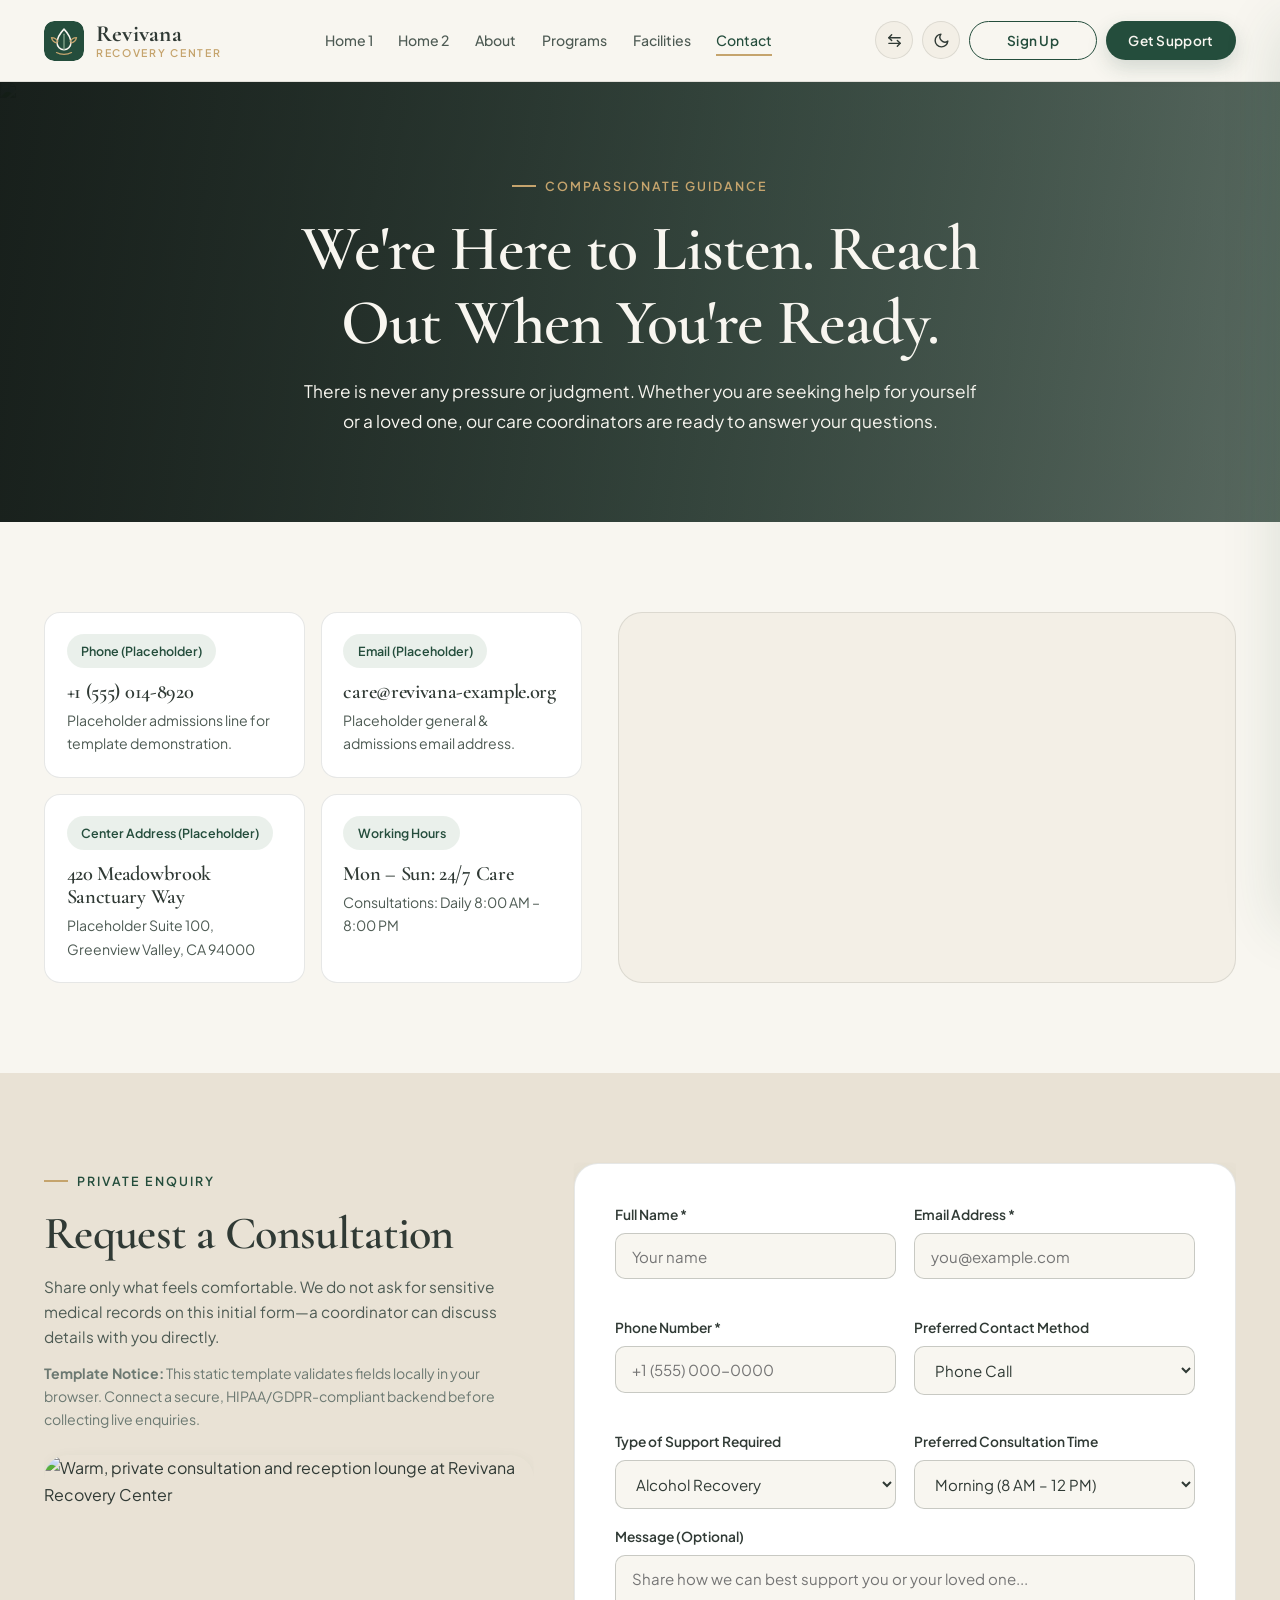
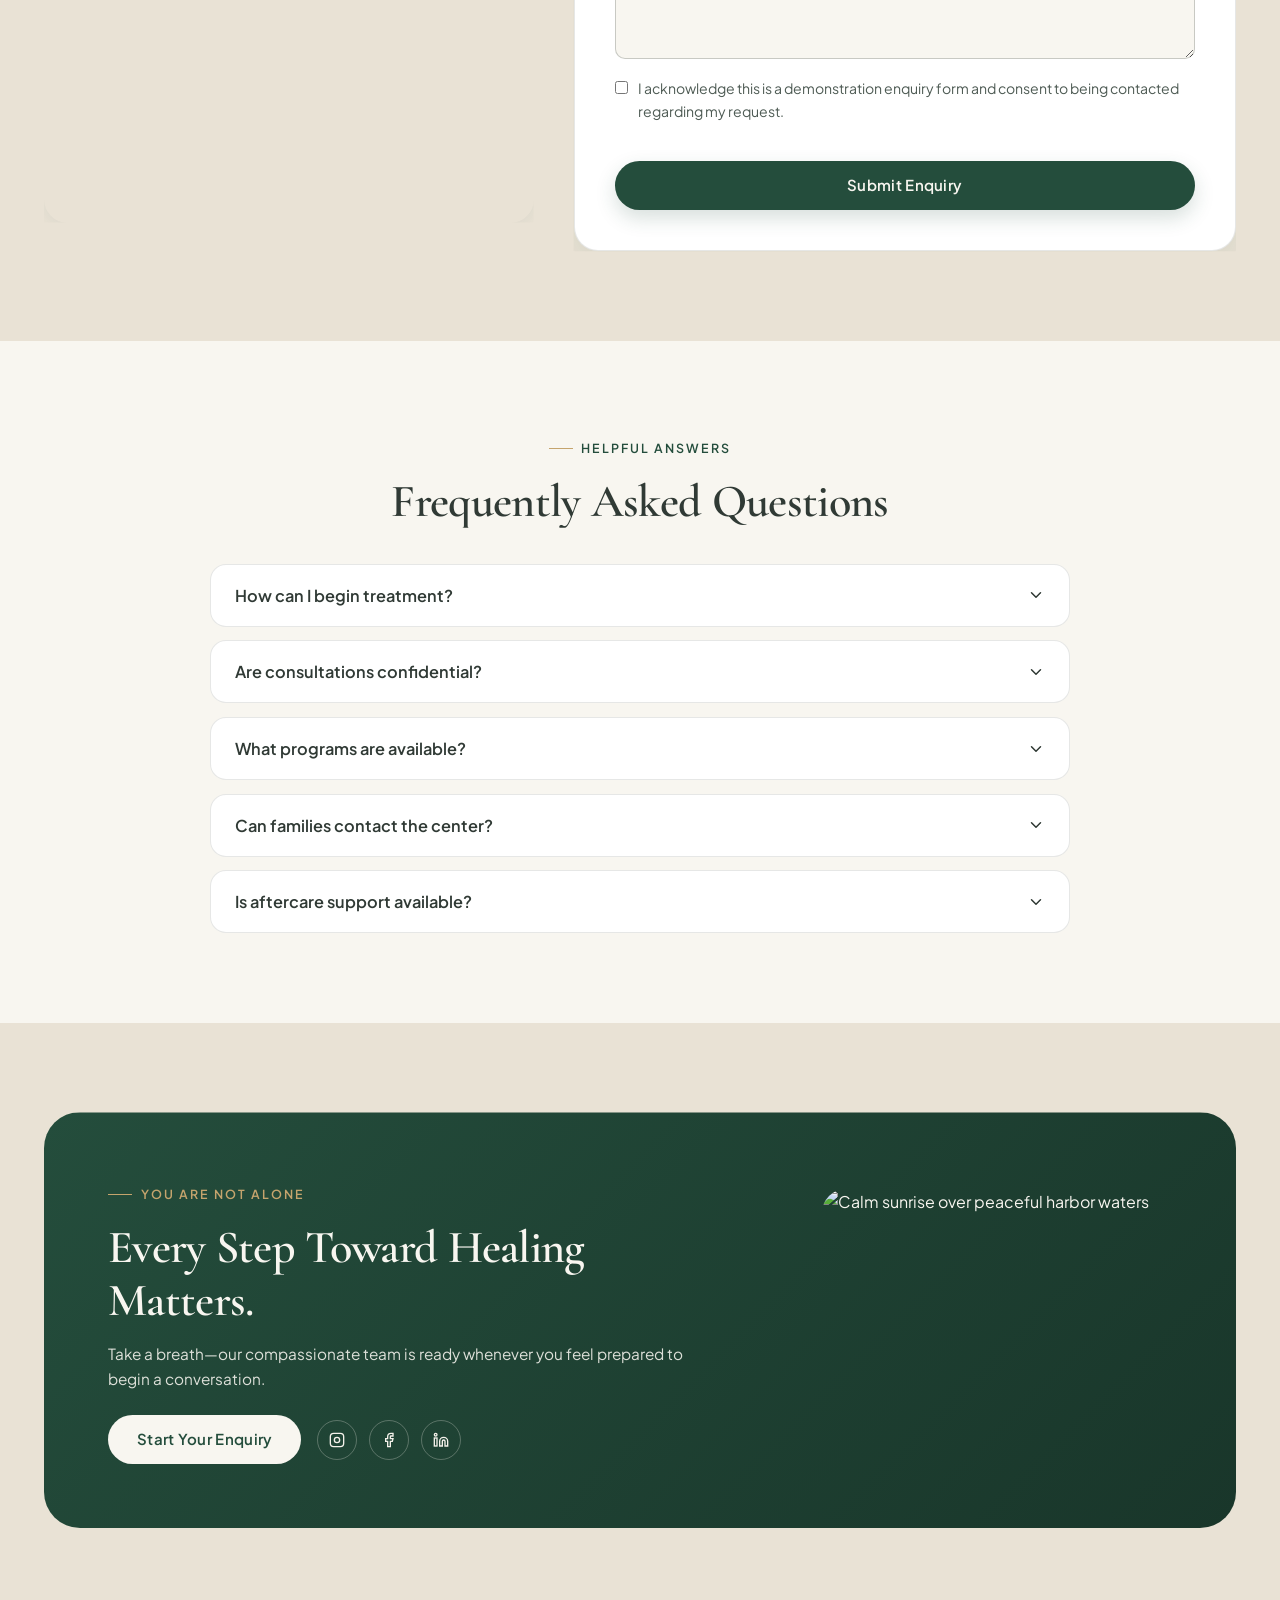
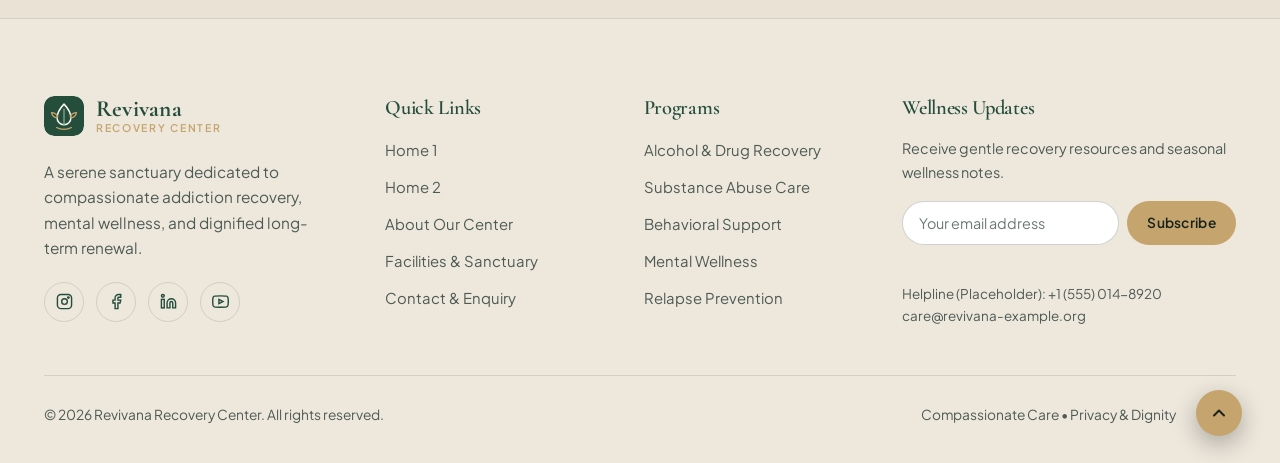
==== contact.html @ 0e7dc8fa "Initial commit: Revivana Recovery Center multi-page website" ====
<!DOCTYPE html>
<html lang="en" dir="ltr" data-theme="light">
<head>
  <meta charset="UTF-8">
  <meta name="viewport" content="width=device-width, initial-scale=1.0">
  <title>Contact &amp; Confidential Enquiry | Revivana Recovery Center</title>
  <meta name="description" content="Reach out to Revivana Recovery Center for a compassionate, discreet initial consultation or answers to your questions.">
  <link rel="icon" type="image/svg+xml" href="assets/favicon.svg">
  <link rel="preconnect" href="https://fonts.googleapis.com">
  <link rel="preconnect" href="https://fonts.gstatic.com" crossorigin>
  <link href="https://fonts.googleapis.com/css2?family=Cormorant+Garamond:ital,wght@0,500;0,600;0,700;1,500&family=Plus+Jakarta+Sans:wght@400;500;600;700&display=swap" rel="stylesheet">
  <link rel="stylesheet" href="assets/css/styles.css">
</head>
<body>
  <header class="site-header">
    <div class="container header-inner">
      <a href="index.html" class="brand-link" aria-label="Revivana Recovery Center Home">
        <img src="assets/favicon.svg" alt="Revivana Recovery Center Logo" class="brand-logo-img">
        <span class="brand-text-group">
          <span class="brand-name">Revivana</span>
          <span class="brand-tagline">Recovery Center</span>
        </span>
      </a>
      <nav class="desktop-nav" aria-label="Primary Navigation">
        <a href="index.html" class="nav-link">Home 1</a>
        <a href="home-2.html" class="nav-link">Home 2</a>
        <a href="about.html" class="nav-link">About</a>
        <a href="programs.html" class="nav-link">Programs</a>
        <a href="facilities.html" class="nav-link">Facilities</a>
        <a href="contact.html" class="nav-link">Contact</a>
      </nav>
      <div class="header-actions">
        <button type="button" class="icon-toggle-btn" data-rtl-toggle aria-label="Toggle text direction"><svg width="17" height="17" viewBox="0 0 24 24" fill="none" stroke="currentColor" stroke-width="2" stroke-linecap="round" stroke-linejoin="round" aria-hidden="true"><path d="M8 4L4 8l4 4"/><path d="M4 8h16"/><path d="M16 20l4-4-4-4"/><path d="M20 16H4"/></svg></button>
        <button type="button" class="icon-toggle-btn" data-theme-toggle aria-label="Toggle color theme"></button>
        <a href="signup.html" class="btn btn-secondary header-cta">Sign Up</a>
        <a href="#enquiry" class="btn btn-primary header-cta">Get Support</a>
        <button type="button" class="mobile-menu-btn" data-mobile-menu-open aria-label="Open navigation menu">
          <svg width="22" height="22" viewBox="0 0 24 24" fill="none" stroke="currentColor" stroke-width="2" stroke-linecap="round"><line x1="3" y1="6" x2="21" y2="6"/><line x1="3" y1="12" x2="21" y2="12"/><line x1="3" y1="18" x2="21" y2="18"/></svg>
        </button>
      </div>
    </div>
  </header>

  <div class="mobile-drawer-backdrop"></div>
  <aside class="mobile-drawer" aria-label="Mobile Navigation">
    <div class="mobile-drawer-header">
      <a href="index.html" class="brand-link">
        <img src="assets/favicon.svg" alt="Revivana Logo" class="brand-logo-img">
        <span class="brand-text-group">
          <span class="brand-name">Revivana</span>
          <span class="brand-tagline">Recovery Center</span>
        </span>
      </a>
      <button type="button" class="icon-toggle-btn" data-mobile-menu-close aria-label="Close menu">✕</button>
    </div>
    <nav class="mobile-nav-list">
      <a href="index.html" class="mobile-nav-link">Home 1</a>
      <a href="home-2.html" class="mobile-nav-link">Home 2</a>
      <a href="about.html" class="mobile-nav-link">About</a>
      <a href="programs.html" class="mobile-nav-link">Programs</a>
      <a href="facilities.html" class="mobile-nav-link">Facilities</a>
      <a href="contact.html" class="mobile-nav-link">Contact</a>
    </nav>
    <a href="signup.html" class="btn btn-secondary" style="margin-top:0.5rem;">Sign Up</a>
    <a href="#enquiry" class="btn btn-primary">Get Support</a>
    <div class="mobile-drawer-controls">
      <button type="button" class="icon-toggle-btn" data-rtl-toggle><svg width="17" height="17" viewBox="0 0 24 24" fill="none" stroke="currentColor" stroke-width="2" stroke-linecap="round" stroke-linejoin="round" aria-hidden="true"><path d="M8 4L4 8l4 4"/><path d="M4 8h16"/><path d="M16 20l4-4-4-4"/><path d="M20 16H4"/></svg></button>
      <button type="button" class="icon-toggle-btn" data-theme-toggle></button>
    </div>
  </aside>

  <main>
    <!-- SECTION 1: Contact Hero -->
    <section class="page-hero-banner">
      <div class="h2-hero-bg">
        <img src="https://thumb.wikimedia.org/wikipedia/commons/thumb/3/3d/Lake_Neusiedl%2C_Rust%2C_Burgenland%2C_sunrise%2C_20220428_0549_5666.jpg/1280px-Lake_Neusiedl%2C_Rust%2C_Burgenland%2C_sunrise%2C_20220428_0549_5666.jpg?utm_source=commons.wikimedia.org&utm_campaign=imageinfo&utm_content=thumbnail" alt="Warm sunrise light across tranquil waters" class="img-cover">
      </div>
      <div class="container">
        <div class="page-hero-banner-inner" data-animate="fade-up">
          <span class="eyebrow" style="color:var(--accent-gold);">Compassionate Guidance</span>
          <h1>We're Here to Listen. Reach Out When You're Ready.</h1>
          <p class="lead" style="margin-top:1rem;">There is never any pressure or judgment. Whether you are seeking help for yourself or a loved one, our care coordinators are ready to answer your questions.</p>
        </div>
      </div>
    </section>

    <!-- SECTION 2: Contact Information & Map -->
    <section class="section-pad">
      <div class="container contact-info-grid">
        <div class="contact-cards-stack" data-animate="slide-left">
          <div class="contact-mini-card">
            <span class="pill-badge">Phone (Placeholder)</span>
            <h4 style="margin-top:0.75rem;">+1 (555) 014-8920</h4>
            <p style="font-size:0.88rem; margin-top:0.35rem;">Placeholder admissions line for template demonstration.</p>
          </div>
          <div class="contact-mini-card">
            <span class="pill-badge">Email (Placeholder)</span>
            <h4 style="margin-top:0.75rem;">care@revivana-example.org</h4>
            <p style="font-size:0.88rem; margin-top:0.35rem;">Placeholder general &amp; admissions email address.</p>
          </div>
          <div class="contact-mini-card">
            <span class="pill-badge">Center Address (Placeholder)</span>
            <h4 style="margin-top:0.75rem;">420 Meadowbrook Sanctuary Way</h4>
            <p style="font-size:0.88rem; margin-top:0.35rem;">Placeholder Suite 100, Greenview Valley, CA 94000</p>
          </div>
          <div class="contact-mini-card">
            <span class="pill-badge">Working Hours</span>
            <h4 style="margin-top:0.75rem;">Mon – Sun: 24/7 Care</h4>
            <p style="font-size:0.88rem; margin-top:0.35rem;">Consultations: Daily 8:00 AM – 8:00 PM</p>
          </div>
        </div>

        <div class="map-embed-wrap" data-animate="slide-right">
          <iframe title="Center Location Map Placeholder" width="100%" height="100%" style="border:0; min-height:320px; display:block;" loading="lazy" src="https://www.openstreetmap.org/export/embed.html?bbox=-122.25%2C37.40%2C-122.10%2C37.50&amp;layer=mapnik"></iframe>
        </div>
      </div>
    </section>

    <!-- SECTION 3: Confidential Enquiry Form -->
    <section id="enquiry" class="section-pad section-alt">
      <div class="container enquiry-layout">
        <div data-animate="fade-up">
          <span class="eyebrow">Private Enquiry</span>
          <h2>Request a Consultation</h2>
          <p style="margin-top:0.85rem;">Share only what feels comfortable. We do not ask for sensitive medical records on this initial form—a coordinator can discuss details with you directly.</p>
          <p style="margin-top:0.75rem; font-size:0.88rem; color:var(--text-muted);">
            <strong>Template Notice:</strong> This static template validates fields locally in your browser. Connect a secure, HIPAA/GDPR-compliant backend before collecting live enquiries.
          </p>
          <div style="margin-top:1.5rem; border-radius:var(--radius-lg); overflow:hidden; aspect-ratio:4/3; box-shadow:var(--shadow-sm);">
            <img src="https://thumb.wikimedia.org/wikipedia/commons/thumb/2/23/Lounge_at_Amantaka_luxury_Resort_%26_Hotel_at_blue_hour_in_Luang_Prabang_Laos.jpg/1280px-Lounge_at_Amantaka_luxury_Resort_%26_Hotel_at_blue_hour_in_Luang_Prabang_Laos.jpg?utm_source=commons.wikimedia.org&utm_campaign=imageinfo&utm_content=thumbnail" alt="Warm, private consultation and reception lounge at Revivana Recovery Center" class="img-cover">
          </div>
        </div>

        <form id="enquiry-form" class="form-card" novalidate data-animate="scale-in">
          <div class="form-grid-2">
            <div class="form-field">
              <label for="enq-name" class="form-label">Full Name *</label>
              <input id="enq-name" type="text" class="form-input" placeholder="Your name" required>
              <span id="err-name" class="form-error"></span>
            </div>
            <div class="form-field">
              <label for="enq-email" class="form-label">Email Address *</label>
              <input id="enq-email" type="email" class="form-input" placeholder="you@example.com" required>
              <span id="err-email" class="form-error"></span>
            </div>
          </div>

          <div class="form-grid-2">
            <div class="form-field">
              <label for="enq-phone" class="form-label">Phone Number *</label>
              <input id="enq-phone" type="tel" class="form-input" placeholder="+1 (555) 000-0000" required>
              <span id="err-phone" class="form-error"></span>
            </div>
            <div class="form-field">
              <label for="enq-method" class="form-label">Preferred Contact Method</label>
              <select id="enq-method" class="form-select">
                <option value="phone">Phone Call</option>
                <option value="email">Email</option>
                <option value="either">Either Phone or Email</option>
              </select>
            </div>
          </div>

          <div class="form-grid-2">
            <div class="form-field">
              <label for="enq-support" class="form-label">Type of Support Required</label>
              <select id="enq-support" class="form-select">
                <option value="alcohol">Alcohol Recovery</option>
                <option value="drug">Drug Rehabilitation</option>
                <option value="behavioral">Behavioral &amp; Mental Wellness</option>
                <option value="family">Family Guidance</option>
                <option value="aftercare">Aftercare Support</option>
              </select>
            </div>
            <div class="form-field">
              <label for="enq-time" class="form-label">Preferred Consultation Time</label>
              <select id="enq-time" class="form-select">
                <option value="morning">Morning (8 AM – 12 PM)</option>
                <option value="afternoon">Afternoon (12 PM – 4 PM)</option>
                <option value="evening">Evening (4 PM – 8 PM)</option>
              </select>
            </div>
          </div>

          <div class="form-field">
            <label for="enq-message" class="form-label">Message (Optional)</label>
            <textarea id="enq-message" rows="4" class="form-textarea" placeholder="Share how we can best support you or your loved one..."></textarea>
          </div>

          <div class="form-field">
            <label style="display:flex; align-items:flex-start; gap:0.65rem; font-size:0.88rem; color:var(--text-secondary); cursor:pointer;">
              <input id="enq-consent" type="checkbox" style="margin-top:0.25rem; accent-color:var(--accent-forest);">
              <span>I acknowledge this is a demonstration enquiry form and consent to being contacted regarding my request.</span>
            </label>
            <span id="err-consent" class="form-error"></span>
          </div>

          <button type="submit" class="btn btn-primary" style="width:100%;">Submit Enquiry</button>
          <div id="enquiry-status" class="form-status-banner" role="status" aria-live="polite"></div>
        </form>
      </div>
    </section>

    <!-- SECTION 4: Frequently Asked Questions -->
    <section class="section-pad">
      <div class="container">
        <div style="text-align:center; max-width:640px; margin-inline:auto;" data-animate="fade-up">
          <span class="eyebrow">Helpful Answers</span>
          <h2>Frequently Asked Questions</h2>
        </div>

        <div class="faq-list" data-animate="fade-up">
          <div class="faq-item">
            <button type="button" class="faq-trigger" aria-expanded="false">
              <span>How can I begin treatment?</span>
              <span class="faq-icon"><svg width="18" height="18" viewBox="0 0 24 24" fill="none" stroke="currentColor" stroke-width="2" stroke-linecap="round" stroke-linejoin="round" aria-hidden="true"><path d="M6 9l6 6 6-6"/></svg></span>
            </button>
            <div class="faq-panel">
              <div class="faq-panel-inner">
                <p>You can start by calling our admissions line or submitting the enquiry form above. An intake specialist will listen to your situation, answer your questions, and schedule a personal clinical assessment.</p>
              </div>
            </div>
          </div>

          <div class="faq-item">
            <button type="button" class="faq-trigger" aria-expanded="false">
              <span>Are consultations confidential?</span>
              <span class="faq-icon"><svg width="18" height="18" viewBox="0 0 24 24" fill="none" stroke="currentColor" stroke-width="2" stroke-linecap="round" stroke-linejoin="round" aria-hidden="true"><path d="M6 9l6 6 6-6"/></svg></span>
            </button>
            <div class="faq-panel">
              <div class="faq-panel-inner">
                <p>Yes. In live clinical operations, all consultations and admissions conversations are handled discreetly and protected by strict healthcare privacy standards.</p>
              </div>
            </div>
          </div>

          <div class="faq-item">
            <button type="button" class="faq-trigger" aria-expanded="false">
              <span>What programs are available?</span>
              <span class="faq-icon"><svg width="18" height="18" viewBox="0 0 24 24" fill="none" stroke="currentColor" stroke-width="2" stroke-linecap="round" stroke-linejoin="round" aria-hidden="true"><path d="M6 9l6 6 6-6"/></svg></span>
            </button>
            <div class="faq-panel">
              <div class="faq-panel-inner">
                <p>We offer individualized alcohol and drug recovery tracks, prescription misuse support, behavioral addiction counseling, mental wellness care, and structured aftercare planning.</p>
              </div>
            </div>
          </div>

          <div class="faq-item">
            <button type="button" class="faq-trigger" aria-expanded="false">
              <span>Can families contact the center?</span>
              <span class="faq-icon"><svg width="18" height="18" viewBox="0 0 24 24" fill="none" stroke="currentColor" stroke-width="2" stroke-linecap="round" stroke-linejoin="round" aria-hidden="true"><path d="M6 9l6 6 6-6"/></svg></span>
            </button>
            <div class="faq-panel">
              <div class="faq-panel-inner">
                <p>Absolutely. Many enquiries begin with a concerned spouse, parent, or sibling. We also offer dedicated family counseling and education sessions.</p>
              </div>
            </div>
          </div>

          <div class="faq-item">
            <button type="button" class="faq-trigger" aria-expanded="false">
              <span>Is aftercare support available?</span>
              <span class="faq-icon"><svg width="18" height="18" viewBox="0 0 24 24" fill="none" stroke="currentColor" stroke-width="2" stroke-linecap="round" stroke-linejoin="round" aria-hidden="true"><path d="M6 9l6 6 6-6"/></svg></span>
            </button>
            <div class="faq-panel">
              <div class="faq-panel-inner">
                <p>Yes. Every resident leaves with a personalized relapse-prevention plan, continued counseling check-ins, and supportive alumni resources.</p>
              </div>
            </div>
          </div>
        </div>
      </div>
    </section>

    <!-- SECTION 5: Final Support Section -->
    <section class="section-pad section-alt">
      <div class="container">
        <div class="cta-banner" style="margin-top:0;" data-animate="scale-in">
          <div style="max-width:580px;">
            <span class="eyebrow" style="color:var(--accent-gold);">You Are Not Alone</span>
            <h2>Every Step Toward Healing Matters.</h2>
            <p style="margin-top:0.85rem;">Take a breath—our compassionate team is ready whenever you feel prepared to begin a conversation.</p>
            <div style="display:flex; flex-wrap:wrap; align-items:center; gap:1rem; margin-top:1.5rem;">
              <a href="#enquiry" class="btn btn-light">Start Your Enquiry</a>
              <div class="footer-social-row" style="margin-top:0;">
                <a href="https://instagram.com" target="_blank" rel="noopener" class="social-icon-btn social-ig" aria-label="Instagram"><svg width="16" height="16" viewBox="0 0 24 24" fill="none" stroke="currentColor" stroke-width="2"><rect x="2" y="2" width="20" height="20" rx="5"/><circle cx="12" cy="12" r="4"/></svg></a>
                <a href="https://facebook.com" target="_blank" rel="noopener" class="social-icon-btn social-fb" aria-label="Facebook"><svg width="16" height="16" viewBox="0 0 24 24" fill="none" stroke="currentColor" stroke-width="2"><path d="M18 2h-3a5 5 0 0 0-5 5v3H7v4h3v8h4v-8h3l1-4h-4V7a1 1 0 0 1 1-1h3z"/></svg></a>
                <a href="https://linkedin.com" target="_blank" rel="noopener" class="social-icon-btn social-li" aria-label="LinkedIn"><svg width="16" height="16" viewBox="0 0 24 24" fill="none" stroke="currentColor" stroke-width="2"><path d="M16 8a6 6 0 0 1 6 6v7h-4v-7a2 2 0 0 0-4 0v7h-4v-7a6 6 0 0 1 6-6z"/><rect x="2" y="9" width="4" height="12"/><circle cx="4" cy="4" r="2"/></svg></a>
              </div>
            </div>
          </div>
          <div style="width:min(350px, 100%); aspect-ratio:4/3; border-radius:var(--radius-lg); overflow:hidden;">
            <img src="https://thumb.wikimedia.org/wikipedia/commons/thumb/4/4c/Lake_Voulismeni_Sunrise_01.jpg/1280px-Lake_Voulismeni_Sunrise_01.jpg?utm_source=commons.wikimedia.org&utm_campaign=imageinfo&utm_content=thumbnail" alt="Calm sunrise over peaceful harbor waters" class="img-cover">
          </div>
        </div>
      </div>
    </section>
  </main>

  <footer class="site-footer">
    <div class="container">
      <div class="footer-grid">
        <div>
          <a href="index.html" class="brand-link">
            <img src="assets/favicon.svg" alt="Revivana Logo" class="brand-logo-img">
            <span class="brand-text-group">
              <span class="brand-name">Revivana</span>
              <span class="brand-tagline">Recovery Center</span>
            </span>
          </a>
          <p style="margin-top:1rem; max-width:320px;">A serene sanctuary dedicated to compassionate addiction recovery, mental wellness, and dignified long-term renewal.</p>
          <div class="footer-social-row" aria-label="Social Media">
            <a href="https://instagram.com" target="_blank" rel="noopener" class="social-icon-btn social-ig" aria-label="Instagram"><svg width="17" height="17" viewBox="0 0 24 24" fill="none" stroke="currentColor" stroke-width="2"><rect x="2" y="2" width="20" height="20" rx="5"/><circle cx="12" cy="12" r="4"/><circle cx="17.5" cy="6.5" r="1"/></svg></a>
            <a href="https://facebook.com" target="_blank" rel="noopener" class="social-icon-btn social-fb" aria-label="Facebook"><svg width="17" height="17" viewBox="0 0 24 24" fill="none" stroke="currentColor" stroke-width="2"><path d="M18 2h-3a5 5 0 0 0-5 5v3H7v4h3v8h4v-8h3l1-4h-4V7a1 1 0 0 1 1-1h3z"/></svg></a>
            <a href="https://linkedin.com" target="_blank" rel="noopener" class="social-icon-btn social-li" aria-label="LinkedIn"><svg width="17" height="17" viewBox="0 0 24 24" fill="none" stroke="currentColor" stroke-width="2"><path d="M16 8a6 6 0 0 1 6 6v7h-4v-7a2 2 0 0 0-4 0v7h-4v-7a6 6 0 0 1 6-6z"/><rect x="2" y="9" width="4" height="12"/><circle cx="4" cy="4" r="2"/></svg></a>
            <a href="https://youtube.com" target="_blank" rel="noopener" class="social-icon-btn social-yt" aria-label="YouTube"><svg width="17" height="17" viewBox="0 0 24 24" fill="none" stroke="currentColor" stroke-width="2"><path d="M22.54 6.42a2.78 2.78 0 0 0-1.94-2C18.88 4 12 4 12 4s-6.88 0-8.6.46a2.78 2.78 0 0 0-1.94 2A29 29 0 0 0 1 12a29 29 0 0 0 .46 5.58 2.78 2.78 0 0 0 1.94 2C5.12 20 12 20 12 20s6.88 0 8.6-.46a2.78 2.78 0 0 0 1.94-2A29 29 0 0 0 23 12a29 29 0 0 0-.46-5.58z"/><polygon points="9.75 15.02 15.5 12 9.75 8.98 9.75 15.02"/></svg></a>
          </div>
        </div>
        <div>
          <h3 class="footer-heading">Quick Links</h3>
          <ul class="footer-links">
            <li><a href="index.html">Home 1</a></li>
            <li><a href="home-2.html">Home 2</a></li>
            <li><a href="about.html">About Our Center</a></li>
            <li><a href="facilities.html">Facilities &amp; Sanctuary</a></li>
            <li><a href="contact.html">Contact &amp; Enquiry</a></li>
          </ul>
        </div>
        <div>
          <h3 class="footer-heading">Programs</h3>
          <ul class="footer-links">
            <li><a href="programs.html#substance">Alcohol &amp; Drug Recovery</a></li>
            <li><a href="programs.html#substance">Substance Abuse Care</a></li>
            <li><a href="programs.html#behavioral">Behavioral Support</a></li>
            <li><a href="programs.html#behavioral">Mental Wellness</a></li>
            <li><a href="programs.html#aftercare">Relapse Prevention</a></li>
          </ul>
        </div>
        <div>
          <h3 class="footer-heading">Wellness Updates</h3>
          <p style="font-size:0.9rem;">Receive gentle recovery resources and seasonal wellness notes.</p>
          <form class="newsletter-form" novalidate>
            <label for="footer-newsletter-con" class="sr-only">Email address</label>
            <input id="footer-newsletter-con" type="email" class="newsletter-input" placeholder="Your email address" required>
            <button type="submit" class="btn btn-gold btn-sm">Subscribe</button>
          </form>
          <p class="newsletter-feedback" aria-live="polite"></p>
          <p style="font-size:0.84rem; margin-top:0.75rem;">Helpline (Placeholder): +1 (555) 014-8920<br>care@revivana-example.org</p>
        </div>
      </div>
      <div class="footer-bottom">
        <span>&copy; 2026 Revivana Recovery Center. All rights reserved.</span>
        <span>Compassionate Care &bull; Privacy &amp; Dignity</span>
      </div>
    </div>
    <button type="button" class="back-to-top-btn" data-back-to-top aria-label="Back to top">
      <svg width="20" height="20" viewBox="0 0 24 24" fill="none" stroke="currentColor" stroke-width="2.4" stroke-linecap="round" stroke-linejoin="round"><polyline points="18 15 12 9 6 15"/></svg>
    </button>
  </footer>
  <script src="assets/js/main.js"></script>
</body>
</html>
---- assets/css/styles.css ----
/* ==========================================================================
   Revivana Recovery Center — Design System & Multi-Page Stylesheet
   ========================================================================== */

:root {
  /* Light Mode Palette */
  --bg-primary: #F8F6F0;
  --bg-secondary: #E9E2D5;
  --bg-surface: #FFFFFF;
  --bg-surface-alt: #F3EFE6;
  --bg-glass: rgba(248, 246, 240, 0.86);
  --bg-footer: #EDE7DC;
  --text-footer: #244D3C;
  --text-footer-muted: #4E5B54;
  --border-footer: rgba(48, 58, 53, 0.14);
  --footer-input-bg: #FFFFFF;
  --footer-input-border: rgba(48, 58, 53, 0.22);
  --footer-input-text: #303A35;
  --footer-input-placeholder: #6C7972;

  --text-primary: #303A35;
  --text-secondary: #4E5B54;
  --text-muted: #6C7972;

  --accent-forest: #244D3C;
  --accent-forest-hover: #1B3B2E;
  --accent-sage: #8BAA91;
  --accent-sage-soft: rgba(139, 170, 145, 0.18);
  --accent-gold: #C5A46D;
  --accent-gold-soft: rgba(197, 164, 109, 0.18);

  --btn-primary-bg: #244D3C;
  --btn-primary-text: #F8F6F0;
  --btn-primary-hover: #1A3A2D;
  --btn-secondary-bg: transparent;
  --btn-secondary-text: #244D3C;
  --btn-secondary-border: #244D3C;

  --border-subtle: rgba(48, 58, 53, 0.12);
  --border-strong: rgba(48, 58, 53, 0.24);
  --shadow-sm: 0 4px 16px rgba(36, 77, 60, 0.06);
  --shadow-md: 0 12px 32px rgba(36, 77, 60, 0.09);
  --shadow-lg: 0 24px 56px rgba(36, 77, 60, 0.14);

  /* Typography */
  --font-display: 'Cormorant Garamond', Georgia, 'Times New Roman', serif;
  --font-sans: 'Plus Jakarta Sans', -apple-system, BlinkMacSystemFont, 'Segoe UI', sans-serif;

  /* Spacing & Radii */
  --container-max: 1320px;
  --header-height: 82px;
  --radius-sm: 8px;
  --radius-md: 16px;
  --radius-lg: 24px;
  --radius-xl: 36px;
  --radius-arch: 240px 240px 24px 24px;
  --transition-fast: 0.25s cubic-bezier(0.22, 1, 0.36, 1);
  --transition-smooth: 0.55s cubic-bezier(0.22, 1, 0.36, 1);
}

[data-theme="dark"] {
  --bg-primary: #111915;
  --bg-secondary: #18231D;
  --bg-surface: #1D2A23;
  --bg-surface-alt: #23332A;
  --bg-glass: rgba(17, 25, 21, 0.88);
  --bg-footer: #0C120F;
  --text-footer: #F4F1EA;
  --text-footer-muted: #A9B8AF;
  --border-footer: rgba(244, 241, 234, 0.14);
  --footer-input-bg: rgba(255, 255, 255, 0.08);
  --footer-input-border: rgba(244, 241, 234, 0.24);
  --footer-input-text: #F8F6F0;
  --footer-input-placeholder: rgba(244, 241, 234, 0.62);

  --text-primary: #F4F1EA;
  --text-secondary: #CED8D2;
  --text-muted: #98A89F;

  --accent-forest: #8BAA91;
  --accent-forest-hover: #A3C1A9;
  --accent-sage: #8BAA91;
  --accent-sage-soft: rgba(139, 170, 145, 0.16);
  --accent-gold: #D4B47B;
  --accent-gold-soft: rgba(212, 180, 123, 0.16);

  --btn-primary-bg: #8BAA91;
  --btn-primary-text: #111915;
  --btn-primary-hover: #A3C1A9;
  --btn-secondary-bg: transparent;
  --btn-secondary-text: #F4F1EA;
  --btn-secondary-border: rgba(244, 241, 234, 0.38);

  --border-subtle: rgba(244, 241, 234, 0.12);
  --border-strong: rgba(244, 241, 234, 0.25);
  --shadow-sm: 0 4px 16px rgba(0, 0, 0, 0.28);
  --shadow-md: 0 12px 32px rgba(0, 0, 0, 0.38);
  --shadow-lg: 0 24px 56px rgba(0, 0, 0, 0.5);
}

/* ==========================================================================
   Base Reset & Accessibility
   ========================================================================== */

*, *::before, *::after {
  box-sizing: border-box;
  margin: 0;
  padding: 0;
}

html {
  scroll-behavior: smooth;
  overflow-x: clip;
  max-width: 100%;
  font-size: 16px;
}

body {
  font-family: var(--font-sans);
  background-color: var(--bg-primary);
  color: var(--text-primary);
  line-height: 1.65;
  overflow-x: clip;
  max-width: 100%;
  transition: background-color 0.35s ease, color 0.35s ease;
  -webkit-font-smoothing: antialiased;
}

img {
  display: block;
  max-width: 100%;
  height: auto;
}

a {
  color: inherit;
  text-decoration: none;
}

button, input, select, textarea {
  font-family: inherit;
  color: inherit;
}

button {
  cursor: pointer;
  background: none;
  border: none;
}

ul, ol {
  list-style: none;
}

:focus-visible {
  outline: 2px solid var(--accent-gold);
  outline-offset: 3px;
}

.sr-only {
  position: absolute;
  width: 1px;
  height: 1px;
  padding: 0;
  margin: -1px;
  overflow: hidden;
  clip: rect(0, 0, 0, 0);
  border: 0;
}

/* ==========================================================================
   Typography & Utilities
   ========================================================================== */

h1, h2, h3, h4, .font-display {
  font-family: var(--font-display);
  font-weight: 600;
  line-height: 1.15;
  letter-spacing: -0.015em;
  color: var(--text-primary);
}

h1 { font-size: clamp(2.35rem, 5vw, 4.35rem); }
h2 { font-size: clamp(1.9rem, 3.6vw, 3.1rem); }
h3 { font-size: clamp(1.35rem, 2.2vw, 1.85rem); }
h4 { font-size: clamp(1.1rem, 1.6vw, 1.35rem); }

p {
  color: var(--text-secondary);
  font-size: clamp(0.96rem, 1.05vw, 1.05rem);
}

.container {
  width: 100%;
  max-width: var(--container-max);
  margin-inline: auto;
  padding-inline: clamp(1rem, 4vw, 2.75rem);
}

.section-pad {
  padding-block: clamp(4rem, 7vw, 7rem);
}

.section-alt {
  background-color: var(--bg-secondary);
}

.section-surface {
  background-color: var(--bg-surface);
}

.eyebrow {
  display: inline-flex;
  align-items: center;
  gap: 0.55rem;
  font-size: 0.78rem;
  font-weight: 600;
  text-transform: uppercase;
  letter-spacing: 0.16em;
  color: var(--accent-forest);
  margin-bottom: 1rem;
}

.eyebrow::before {
  content: "";
  width: 24px;
  height: 1.5px;
  background-color: var(--accent-gold);
  display: inline-block;
}

.lead {
  font-size: clamp(1.02rem, 1.35vw, 1.2rem);
  line-height: 1.75;
  color: var(--text-secondary);
}

.text-gold { color: var(--accent-gold); }
.text-forest { color: var(--accent-forest); }

/* Buttons */
.btn {
  display: inline-flex;
  align-items: center;
  justify-content: center;
  gap: 0.55rem;
  padding: 0.88rem 1.75rem;
  border-radius: 999px;
  border: 1.5px solid transparent;
  font-size: 0.94rem;
  font-weight: 600;
  line-height: 1.25;
  letter-spacing: 0.02em;
  transition: transform var(--transition-fast), background-color var(--transition-fast), border-color var(--transition-fast), box-shadow var(--transition-fast), color var(--transition-fast);
  white-space: nowrap;
}

.btn:active {
  transform: translateY(1px);
}

.btn-primary {
  background-color: var(--btn-primary-bg);
  color: var(--btn-primary-text);
  box-shadow: 0 8px 20px rgba(36, 77, 60, 0.18);
}

.btn-primary:hover {
  background-color: var(--btn-primary-hover);
  transform: translateY(-2px);
  box-shadow: 0 12px 26px rgba(36, 77, 60, 0.24);
}

.btn-secondary {
  background-color: var(--btn-secondary-bg);
  color: var(--btn-secondary-text);
  border: 1.5px solid var(--btn-secondary-border);
}

.btn-secondary:hover {
  background-color: var(--accent-sage-soft);
  border-color: var(--accent-forest);
  transform: translateY(-2px);
}

.btn-gold {
  background-color: var(--accent-gold);
  color: #18231D;
}

.btn-gold:hover {
  filter: brightness(1.06);
  transform: translateY(-2px);
}

.btn-light {
  background-color: #F8F6F0;
  color: #244D3C;
}

.btn-light:hover {
  background-color: #FFFFFF;
  transform: translateY(-2px);
}

.btn-outline-light {
  border: 1.5px solid rgba(248, 246, 240, 0.65);
  color: #F8F6F0;
}

.btn-outline-light:hover {
  background-color: rgba(248, 246, 240, 0.14);
  border-color: #F8F6F0;
}

.btn-sm {
  padding: 0.6rem 1.2rem;
  font-size: 0.86rem;
}

/* ==========================================================================
   Brand Logo Component (Consistent across all 8 pages)
   ========================================================================== */

.brand-link {
  display: inline-flex;
  align-items: center;
  gap: 0.75rem;
  flex-shrink: 0;
}

.brand-logo-img {
  width: 40px;
  height: 40px;
  border-radius: 10px;
  flex-shrink: 0;
  object-fit: contain;
}

.brand-text-group {
  display: flex;
  flex-direction: column;
  line-height: 1.1;
}

.brand-name {
  font-family: var(--font-display);
  font-size: 1.45rem;
  font-weight: 700;
  color: var(--text-primary);
  letter-spacing: 0.01em;
}

.brand-tagline {
  font-size: 0.66rem;
  font-weight: 600;
  text-transform: uppercase;
  letter-spacing: 0.16em;
  color: var(--accent-gold);
}

/* ==========================================================================
   Sticky Header & Navigation
   ========================================================================== */

.site-header {
  position: sticky;
  top: 0;
  z-index: 900;
  height: var(--header-height);
  background-color: var(--bg-glass);
  backdrop-filter: blur(14px);
  -webkit-backdrop-filter: blur(14px);
  border-bottom: 1px solid var(--border-subtle);
  transition: background-color 0.3s ease, box-shadow 0.3s ease, border-color 0.3s ease;
}

.site-header.scrolled {
  background-color: var(--bg-surface);
  box-shadow: var(--shadow-sm);
}

.header-inner {
  height: 100%;
  display: flex;
  align-items: center;
  justify-content: space-between;
  gap: 1rem;
}

.desktop-nav {
  display: flex;
  align-items: center;
  gap: 0.25rem;
}

.nav-link {
  position: relative;
  padding: 0.45rem 0.68rem;
  font-size: 0.88rem;
  font-weight: 500;
  color: var(--text-secondary);
  border-radius: 8px;
  transition: color var(--transition-fast), background-color var(--transition-fast);
  white-space: nowrap;
}

.nav-link::after {
  content: "";
  position: absolute;
  left: 0.68rem;
  right: 0.68rem;
  bottom: 0.2rem;
  height: 2px;
  background-color: var(--accent-gold);
  transform: scaleX(0);
  transform-origin: center;
  transition: transform var(--transition-fast);
}

.nav-link:hover,
.nav-link.active {
  color: var(--accent-forest);
}

.nav-link:hover::after,
.nav-link.active::after {
  transform: scaleX(1);
}

.header-actions {
  display: flex;
  align-items: center;
  gap: 0.55rem;
  flex-shrink: 0;
}

.icon-toggle-btn {
  display: inline-flex;
  align-items: center;
  justify-content: center;
  height: 38px;
  min-width: 38px;
  padding-inline: 0.55rem;
  border-radius: 999px;
  border: 1px solid var(--border-subtle);
  background-color: var(--bg-surface-alt);
  color: var(--text-primary);
  font-size: 0.75rem;
  font-weight: 700;
  letter-spacing: 0.04em;
  transition: background-color var(--transition-fast), border-color var(--transition-fast), transform var(--transition-fast);
}

.icon-toggle-btn:hover {
  border-color: var(--accent-gold);
  transform: translateY(-1px);
}

.header-cta {
  padding: 0.62rem 1.35rem;
  min-width: 128px;
  font-size: 0.85rem;
}

.mobile-menu-btn {
  display: none;
  align-items: center;
  justify-content: center;
  width: 42px;
  height: 42px;
  border-radius: 10px;
  border: 1px solid var(--border-subtle);
  background-color: var(--bg-surface-alt);
  color: var(--text-primary);
}

/* Mobile Drawer */
.mobile-drawer-backdrop {
  position: fixed;
  inset: 0;
  background: rgba(17, 25, 21, 0.55);
  backdrop-filter: blur(4px);
  z-index: 990;
  opacity: 0;
  pointer-events: none;
  transition: opacity 0.3s ease;
}

.mobile-drawer-backdrop.open {
  opacity: 1;
  pointer-events: auto;
}

.mobile-drawer {
  position: fixed;
  top: 0;
  bottom: 0;
  right: 0;
  width: min(340px, 88vw);
  background-color: var(--bg-surface);
  z-index: 1000;
  padding: 1.5rem;
  display: flex;
  flex-direction: column;
  gap: 1.25rem;
  transform: translateX(100%);
  transition: transform 0.35s cubic-bezier(0.22, 1, 0.36, 1);
  box-shadow: var(--shadow-lg);
  overflow-y: auto;
}

[dir="rtl"] .mobile-drawer {
  right: auto;
  left: 0;
  transform: translateX(-100%);
}

.mobile-drawer.open {
  transform: translateX(0);
}

.mobile-drawer-header {
  display: flex;
  align-items: center;
  justify-content: space-between;
  padding-bottom: 1rem;
  border-bottom: 1px solid var(--border-subtle);
}

.mobile-nav-list {
  display: flex;
  flex-direction: column;
  gap: 0.35rem;
}

.mobile-nav-link {
  display: flex;
  align-items: center;
  justify-content: space-between;
  padding: 0.78rem 1rem;
  border-radius: 12px;
  font-weight: 500;
  color: var(--text-secondary);
  transition: background-color 0.2s ease, color 0.2s ease;
}

.mobile-nav-link.active,
.mobile-nav-link:hover {
  background-color: var(--accent-sage-soft);
  color: var(--accent-forest);
}

.mobile-drawer-controls {
  display: flex;
  gap: 0.65rem;
  padding-top: 0.75rem;
  border-top: 1px solid var(--border-subtle);
}

/* ==========================================================================
   Footer (Consistent across all 6 public pages)
   ========================================================================== */

.site-footer {
  position: relative;
  background-color: var(--bg-footer);
  color: var(--text-footer);
  border-top: 1px solid var(--border-footer);
  padding-top: clamp(3.5rem, 6vw, 5.5rem);
  padding-bottom: 2.25rem;
  transition: background-color 0.35s ease, color 0.35s ease;
}

.site-footer .brand-name {
  color: var(--text-footer);
}

.site-footer p {
  color: var(--text-footer-muted);
}

.footer-grid {
  display: grid;
  grid-template-columns: 1.4fr 1fr 1fr 1.35fr;
  gap: clamp(2rem, 4vw, 3.5rem);
  padding-bottom: 3rem;
  border-bottom: 1px solid var(--border-footer);
}

.footer-heading {
  font-family: var(--font-display);
  font-size: 1.28rem;
  font-weight: 600;
  color: var(--text-footer);
  margin-bottom: 1.15rem;
}

.footer-links {
  display: flex;
  flex-direction: column;
  gap: 0.65rem;
}

.footer-links a {
  color: var(--text-footer-muted);
  font-size: 0.93rem;
  transition: color var(--transition-fast), transform var(--transition-fast);
  display: inline-flex;
  align-items: center;
  gap: 0.4rem;
}

.footer-links a:hover {
  color: var(--accent-gold);
  transform: translateX(4px);
}

[dir="rtl"] .footer-links a:hover {
  transform: translateX(-4px);
}

.footer-social-row {
  display: flex;
  align-items: center;
  gap: 0.75rem;
  margin-top: 1.35rem;
}

.social-icon-btn {
  width: 40px;
  height: 40px;
  border-radius: 50%;
  border: 1px solid var(--border-footer);
  display: inline-flex;
  align-items: center;
  justify-content: center;
  color: var(--text-footer);
  transition: transform 0.28s cubic-bezier(0.22, 1, 0.36, 1), background-color 0.28s ease, border-color 0.28s ease, color 0.28s ease;
}

.cta-banner .social-icon-btn {
  border-color: rgba(244, 241, 234, 0.28);
  color: #F4F1EA;
}

.social-icon-btn.social-ig:hover {
  background-color: #C5A46D;
  border-color: #C5A46D;
  color: #18231D;
  transform: translateY(-4px) rotate(-6deg);
}

.social-icon-btn.social-fb:hover {
  background-color: #8BAA91;
  border-color: #8BAA91;
  color: #111915;
  transform: translateY(-4px) scale(1.08);
}

.social-icon-btn.social-li:hover {
  background-color: #F8F6F0;
  border-color: #F8F6F0;
  color: #244D3C;
  transform: translateY(-4px) rotate(6deg);
}

.social-icon-btn.social-yt:hover {
  background-color: #D49A6A;
  border-color: #D49A6A;
  color: #111915;
  transform: translateY(-4px) scale(1.08);
}

.newsletter-form {
  display: flex;
  gap: 0.5rem;
  margin-top: 1rem;
}

.newsletter-input {
  flex: 1;
  min-width: 0;
  padding: 0.75rem 1rem;
  border-radius: 999px;
  border: 1px solid var(--footer-input-border);
  background-color: var(--footer-input-bg);
  color: var(--footer-input-text);
  font-size: 0.9rem;
}

.newsletter-input::placeholder {
  color: var(--footer-input-placeholder);
}

.newsletter-feedback {
  margin-top: 0.6rem;
  font-size: 0.83rem;
  color: var(--accent-gold);
  min-height: 1.2em;
}

.footer-bottom {
  display: flex;
  flex-wrap: wrap;
  align-items: center;
  justify-content: space-between;
  gap: 1rem;
  padding-top: 1.75rem;
  padding-inline-end: 3.75rem;
  font-size: 0.86rem;
  color: var(--text-footer-muted);
}

.back-to-top-btn {
  position: absolute;
  bottom: 1.65rem;
  right: clamp(1rem, 3vw, 2.5rem);
  width: 46px;
  height: 46px;
  border-radius: 50%;
  background-color: var(--accent-gold);
  color: #18231D;
  display: inline-flex;
  align-items: center;
  justify-content: center;
  box-shadow: 0 8px 24px rgba(0, 0, 0, 0.28);
  transition: transform var(--transition-fast), background-color var(--transition-fast);
}

[dir="rtl"] .back-to-top-btn {
  right: auto;
  left: clamp(1rem, 3vw, 2.5rem);
}

.back-to-top-btn:hover {
  transform: translateY(-4px);
  background-color: #F8F6F0;
}

/* ==========================================================================
   Scroll Animations & Motion System
   ========================================================================== */

[data-animate] {
  opacity: 0;
  transition: opacity 0.75s cubic-bezier(0.22, 1, 0.36, 1), transform 0.75s cubic-bezier(0.22, 1, 0.36, 1), clip-path 0.85s cubic-bezier(0.22, 1, 0.36, 1);
}

[data-animate="fade-up"] { transform: translateY(28px); }
[data-animate="slide-left"] { transform: translateX(-36px); }
[data-animate="slide-right"] { transform: translateX(36px); }
[data-animate="scale-in"] { transform: scale(0.94); }
[data-animate="img-reveal"] { clip-path: inset(0 0 14% 0); transform: scale(1.04); }

[dir="rtl"] [data-animate="slide-left"] { transform: translateX(36px); }
[dir="rtl"] [data-animate="slide-right"] { transform: translateX(-36px); }

[data-animate].in-view {
  opacity: 1;
  transform: none;
  clip-path: inset(0 0 0 0);
}

.stagger-item {
  transition-delay: calc(var(--stagger, 0) * 90ms);
}

@keyframes floatGentle {
  0%, 100% { transform: translateY(0px); }
  50% { transform: translateY(-10px); }
}

.float-gentle {
  animation: floatGentle 6s ease-in-out infinite;
}

@media (prefers-reduced-motion: reduce) {
  html { scroll-behavior: auto; }
  [data-animate] {
    opacity: 1 !important;
    transform: none !important;
    clip-path: none !important;
    transition: none !important;
  }
  .float-gentle {
    animation: none !important;
  }
}

/* ==========================================================================
   Shared Media & Card Primitives
   ========================================================================== */

.img-cover {
  width: 100%;
  height: 100%;
  object-fit: cover;
  object-position: center;
}

.img-portrait {
  width: 100%;
  height: 100%;
  object-fit: cover;
  object-position: top center;
}

.arch-frame {
  border-radius: var(--radius-arch);
  overflow: hidden;
  box-shadow: var(--shadow-md);
}

.pill-badge {
  display: inline-flex;
  align-items: center;
  align-self: flex-start;
  width: fit-content;
  gap: 0.45rem;
  padding: 0.4rem 0.9rem;
  border-radius: 999px;
  font-size: 0.78rem;
  font-weight: 600;
  background-color: var(--accent-sage-soft);
  color: var(--accent-forest);
}

/* ==========================================================================
   HOME 1 — 7 Unique Sections
   ========================================================================== */

/* H1 Sec 1: Split-screen Hero with subtle floating organic blobs */
.h1-hero {
  position: relative;
  padding-block: clamp(3rem, 6vw, 5.5rem);
  overflow: hidden;
}

.h1-hero-orb {
  position: absolute;
  border-radius: 50%;
  filter: blur(60px);
  opacity: 0.35;
  pointer-events: none;
  z-index: 0;
}

.h1-hero-orb-1 {
  width: 380px;
  height: 380px;
  background: var(--accent-sage);
  top: -120px;
  left: -90px;
}

.h1-hero-orb-2 {
  width: 300px;
  height: 300px;
  background: var(--accent-gold);
  bottom: -80px;
  right: 8%;
}

.h1-hero-grid {
  position: relative;
  z-index: 1;
  display: grid;
  grid-template-columns: 1.05fr 0.95fr;
  gap: clamp(2rem, 5vw, 4.5rem);
  align-items: center;
}

.h1-hero-grid > div:first-child {
  text-align: center;
}

.h1-hero-grid > div:first-child .lead {
  margin-inline: auto;
}

.cta-group,
.h1-hero-cta {
  display: flex;
  flex-wrap: wrap;
  justify-content: center;
  align-items: stretch;
  gap: 1rem;
  margin-top: 2rem;
}

.cta-group .btn,
.h1-hero-cta .btn {
  flex: 1 1 235px;
  max-width: 270px;
  min-height: 48px;
  text-align: center;
}

.cta-banner .cta-group {
  margin-top: 0;
}

.h1-hero-trust {
  display: flex;
  flex-wrap: wrap;
  justify-content: center;
  gap: 1.75rem;
  margin-top: 2.5rem;
  padding-top: 1.75rem;
  border-top: 1px solid var(--border-subtle);
}

.h1-hero-trust-item strong {
  display: block;
  font-family: var(--font-display);
  font-size: 1.55rem;
  color: var(--accent-forest);
}

.h1-hero-trust-item span {
  font-size: 0.84rem;
  color: var(--text-muted);
}

.h1-hero-media {
  position: relative;
}

.h1-hero-main-img {
  aspect-ratio: 1 / 1;
  border-radius: 0;
  overflow: visible;
  box-shadow: none;
}

.h1-hero-main-img img {
  width: 100%;
  height: 100%;
  object-fit: contain;
}

.h1-hero-float-card {
  position: static;
  margin: 1.25rem auto 0;
  background-color: var(--bg-surface);
  border: 1px solid var(--border-subtle);
  padding: 1rem 1.25rem;
  border-radius: var(--radius-md);
  box-shadow: var(--shadow-md);
  display: flex;
  align-items: center;
  gap: 0.9rem;
  width: fit-content;
  max-width: 100%;
}

[dir="rtl"] .h1-hero-float-card {
  left: auto;
  right: auto;
}

/* H1 Sec 2: Editorial Welcome */
.h1-editorial-grid {
  display: grid;
  grid-template-columns: 1.1fr 0.9fr;
  gap: clamp(2rem, 5vw, 4.5rem);
  align-items: center;
}

.h1-editorial-img-wrap {
  position: relative;
  border-radius: var(--radius-lg);
  overflow: hidden;
  aspect-ratio: 16 / 11;
  box-shadow: var(--shadow-md);
}

.h1-editorial-pillars {
  display: grid;
  gap: 1.15rem;
  margin-top: 1.75rem;
}

.h1-pillar-row {
  display: flex;
  gap: 1rem;
  align-items: flex-start;
  padding: 1rem 1.15rem;
  border-radius: var(--radius-md);
  background-color: var(--bg-surface);
  border: 1px solid var(--border-subtle);
}

/* H1 Sec 3: Uniform Aligned Recovery Programs Grid */
.h1-programs-bento {
  display: grid;
  grid-template-columns: repeat(3, 1fr);
  gap: 1.5rem;
  margin-top: 2.75rem;
  align-items: stretch;
}

.h1-prog-card {
  position: relative;
  border-radius: var(--radius-lg);
  overflow: hidden;
  background-color: var(--bg-surface);
  border: 1px solid var(--border-subtle);
  box-shadow: var(--shadow-sm);
  display: flex;
  flex-direction: column;
  height: 100%;
  transition: transform var(--transition-fast), box-shadow var(--transition-fast);
}

.h1-prog-card:hover {
  transform: translateY(-6px);
  box-shadow: var(--shadow-lg);
}

.h1-prog-card:hover .h1-prog-thumb img {
  transform: scale(1.06);
}

.h1-prog-thumb {
  height: 230px;
  width: 100%;
  flex-shrink: 0;
  overflow: hidden;
}

.h1-prog-thumb img {
  transition: transform 0.65s cubic-bezier(0.22, 1, 0.36, 1);
}

.h1-prog-body {
  padding: 1.5rem;
  display: flex;
  flex-direction: column;
  gap: 0.55rem;
  flex: 1;
}

.span-7 { grid-column: span 7; }
.span-5 { grid-column: span 5; }
.span-4 { grid-column: span 4; }
.span-6 { grid-column: span 6; }

/* H1 Sec 4: Interactive Recovery Journey Timeline */
.timeline-layout {
  display: grid;
  grid-template-columns: 0.95fr 1.05fr;
  gap: clamp(2rem, 5vw, 4rem);
  align-items: start;
  margin-top: 2.5rem;
}

.timeline-steps {
  display: flex;
  flex-direction: column;
  gap: 0.85rem;
  position: relative;
}

.timeline-step-btn {
  text-align: start;
  padding: 1.2rem 1.35rem;
  border-radius: var(--radius-md);
  border: 1px solid var(--border-subtle);
  background-color: var(--bg-surface);
  display: flex;
  align-items: flex-start;
  gap: 1rem;
  transition: border-color var(--transition-fast), background-color var(--transition-fast), transform var(--transition-fast);
}

.timeline-step-btn.active {
  border-color: var(--accent-forest);
  background-color: var(--accent-sage-soft);
  transform: translateX(6px);
}

[dir="rtl"] .timeline-step-btn.active {
  transform: translateX(-6px);
}

.timeline-num {
  width: 34px;
  height: 34px;
  border-radius: 50%;
  background-color: var(--accent-forest);
  color: var(--btn-primary-text);
  display: inline-flex;
  align-items: center;
  justify-content: center;
  font-weight: 700;
  font-size: 0.85rem;
  flex-shrink: 0;
}

.timeline-display-card {
  background-color: var(--bg-surface);
  border: 1px solid var(--border-subtle);
  border-radius: var(--radius-lg);
  overflow: hidden;
  box-shadow: var(--shadow-md);
  position: sticky;
  top: calc(var(--header-height) + 1.5rem);
}

.timeline-display-img {
  aspect-ratio: 16 / 10;
  overflow: hidden;
}

.timeline-display-body {
  padding: 1.75rem;
}

/* H1 Sec 5: Why Choose Us — Split Overlapping Composition */
.why-layout {
  display: grid;
  grid-template-columns: 0.9fr 1.1fr;
  gap: clamp(2rem, 5vw, 4.5rem);
  align-items: center;
}

.why-visual-stack {
  position: relative;
  padding-bottom: 3rem;
}

.why-img-primary {
  width: 86%;
  aspect-ratio: 4 / 5;
  border-radius: var(--radius-lg);
  overflow: hidden;
  box-shadow: var(--shadow-lg);
}

.why-img-secondary {
  position: absolute;
  bottom: 0;
  right: 0;
  width: 56%;
  aspect-ratio: 4 / 3;
  border-radius: var(--radius-md);
  overflow: hidden;
  border: 6px solid var(--bg-primary);
  box-shadow: var(--shadow-md);
}

[dir="rtl"] .why-img-secondary {
  right: auto;
  left: 0;
}

.why-list {
  display: grid;
  grid-template-columns: 1fr 1fr;
  gap: 1.25rem;
  margin-top: 2rem;
}

.why-item {
  padding-top: 1rem;
  border-top: 1.5px solid var(--border-strong);
}

/* H1 Sec 6: Life at Our Center Editorial Gallery (Uniform Aligned Cards) */
.editorial-gallery {
  display: grid;
  grid-template-columns: repeat(2, 1fr);
  gap: 1.5rem;
  margin-top: 2.5rem;
  align-items: stretch;
}

.gallery-tile {
  position: relative;
  border-radius: var(--radius-md);
  overflow: hidden;
  height: 320px;
  width: 100%;
  grid-column: span 1 !important;
}

.gallery-tile.tall {
  aspect-ratio: 3 / 4;
}

.gallery-tile img {
  transition: transform 0.7s cubic-bezier(0.22, 1, 0.36, 1);
}

.gallery-tile:hover img {
  transform: scale(1.06);
}

.gallery-caption {
  position: absolute;
  inset-inline: 0;
  bottom: 0;
  padding: 1.15rem;
  background: linear-gradient(to top, rgba(17, 25, 21, 0.82), transparent);
  color: #F8F6F0;
  font-size: 0.9rem;
  font-weight: 500;
}

/* H1 Sec 7: Illustrative Stories & Final CTA */
.stories-grid {
  display: grid;
  grid-template-columns: repeat(3, 1fr);
  gap: 1.5rem;
  margin-top: 2.5rem;
  align-items: stretch;
}

.story-card {
  background-color: var(--bg-surface);
  border: 1px solid var(--border-subtle);
  border-radius: var(--radius-lg);
  padding: 1.75rem;
  display: flex;
  flex-direction: column;
  justify-content: space-between;
  gap: 1.25rem;
  height: 100%;
  box-shadow: var(--shadow-sm);
}

.story-quote {
  font-family: var(--font-display);
  font-size: 1.25rem;
  line-height: 1.5;
  font-style: italic;
  color: var(--text-primary);
}

.story-author {
  display: flex;
  align-items: center;
  gap: 0.85rem;
}

.story-avatar {
  width: 48px;
  height: 48px;
  border-radius: 50%;
  overflow: hidden;
  flex-shrink: 0;
}

.cta-banner {
  margin-top: 3.5rem;
  border-radius: var(--radius-xl);
  background: linear-gradient(135deg, #244D3C 0%, #19362A 100%);
  color: #F8F6F0;
  padding: clamp(2.25rem, 5vw, 4rem);
  display: flex;
  flex-wrap: wrap;
  align-items: center;
  justify-content: space-between;
  gap: 2rem;
}

.cta-banner h2, .cta-banner p {
  color: #F8F6F0;
}

.cta-banner p {
  opacity: 0.88;
}

/* ==========================================================================
   HOME 2 — Completely Distinct 7-Section Layout
   ========================================================================== */

/* H2 Sec 1: Full-Width Layered Hero */
.h2-hero {
  position: relative;
  min-height: min(86vh, 760px);
  display: flex;
  align-items: center;
  overflow: hidden;
  color: #F8F6F0;
}

.h2-hero-bg {
  position: absolute;
  inset: 0;
  z-index: 0;
}

.h2-hero-bg::after {
  content: "";
  position: absolute;
  inset: 0;
  background: linear-gradient(105deg, rgba(17, 25, 21, 0.82) 0%, rgba(24, 52, 40, 0.58) 55%, rgba(17, 25, 21, 0.35) 100%);
}

.h2-hero-content {
  position: relative;
  z-index: 1;
  max-width: 720px;
  margin-inline: auto;
  text-align: center;
  padding-block: 4rem;
}

.h2-hero-content .lead {
  margin-inline: auto;
}

.h2-hero-content h1,
.h2-hero-content p {
  color: #F8F6F0;
}

.h2-hero-content .eyebrow {
  color: #D4B47B;
}

/* H2 Sec 2: Understanding Addiction Infographic */
.infographic-grid {
  display: grid;
  grid-template-columns: 1fr 1.15fr;
  gap: clamp(2rem, 5vw, 4rem);
  align-items: center;
}

.infographic-cards {
  display: grid;
  grid-template-columns: 1fr 1fr;
  gap: 1.15rem;
}

.info-stat-box {
  background-color: var(--bg-surface);
  border: 1px solid var(--border-subtle);
  border-radius: var(--radius-md);
  padding: 1.5rem;
  border-top: 3px solid var(--accent-gold);
}

/* H2 Sec 3: 3-Column Personalized Approach */
.pillars-3col {
  display: grid;
  grid-template-columns: repeat(3, 1fr);
  gap: 1.75rem;
  margin-top: 2.5rem;
  align-items: stretch;
}

.pillar-arch-card {
  background-color: var(--bg-surface);
  border: 1px solid var(--border-subtle);
  border-radius: var(--radius-lg);
  overflow: hidden;
  display: flex;
  flex-direction: column;
  height: 100%;
  transition: transform var(--transition-fast);
}

.pillar-arch-card:hover {
  transform: translateY(-6px);
}

.pillar-arch-img {
  height: 230px;
  width: 100%;
  flex-shrink: 0;
  overflow: hidden;
}

/* H2 Sec 4: Interactive Treatment Showcase */
.treatment-tabs-wrap {
  display: grid;
  grid-template-columns: 0.85fr 1.15fr;
  gap: 2rem;
  margin-top: 2.5rem;
  align-items: stretch;
}

.treatment-tab-list {
  display: flex;
  flex-direction: column;
  gap: 0.75rem;
}

.treatment-tab-btn {
  text-align: start;
  padding: 1.15rem 1.35rem;
  border-radius: var(--radius-md);
  border: 1px solid var(--border-subtle);
  background-color: var(--bg-surface);
  font-weight: 600;
  font-size: 1.02rem;
  display: flex;
  align-items: center;
  justify-content: space-between;
  transition: all var(--transition-fast);
}

.treatment-tab-btn.active {
  background-color: var(--accent-forest);
  color: var(--btn-primary-text);
  border-color: var(--accent-forest);
}

.treatment-panel {
  background-color: var(--bg-surface);
  border: 1px solid var(--border-subtle);
  border-radius: var(--radius-lg);
  overflow: hidden;
  display: grid;
  grid-template-columns: 1fr 1fr;
  box-shadow: var(--shadow-md);
}

.treatment-panel-body {
  padding: 2rem;
  display: flex;
  flex-direction: column;
  justify-content: center;
  gap: 1rem;
}

/* H2 Sec 5: Wellness Activities Immersive Strip */
.activities-mosaic {
  display: grid;
  grid-template-columns: repeat(5, 1fr);
  gap: 1rem;
  margin-top: 2.5rem;
}

.activity-tile {
  position: relative;
  aspect-ratio: 3 / 4;
  border-radius: var(--radius-md);
  overflow: hidden;
}

.activity-tile img {
  transition: transform 0.6s ease;
}

.activity-tile:hover img {
  transform: scale(1.07);
}

/* H2 Sec 6: Care Team */
.team-grid {
  display: grid;
  grid-template-columns: repeat(4, 1fr);
  gap: 1.5rem;
  margin-top: 2.5rem;
  align-items: stretch;
}

.team-card {
  background-color: var(--bg-surface);
  border: 1px solid var(--border-subtle);
  border-radius: var(--radius-lg);
  overflow: hidden;
  display: flex;
  flex-direction: column;
  height: 100%;
}

.team-photo {
  aspect-ratio: 1 / 1;
  width: 100%;
  flex-shrink: 0;
  overflow: hidden;
}

.team-info {
  padding: 1.35rem;
}

/* ==========================================================================
   Subpages (About, Programs, Facilities, Contact)
   ========================================================================== */

.page-hero-split {
  display: grid;
  grid-template-columns: 1fr 1fr;
  gap: clamp(2rem, 5vw, 4rem);
  align-items: center;
}

.page-hero-split > div:first-child {
  text-align: center;
}

.page-hero-split > div:first-child p {
  margin-inline: auto;
}

.page-hero-banner {
  position: relative;
  min-height: 440px;
  display: flex;
  align-items: center;
  overflow: hidden;
  color: #F8F6F0;
}

.page-hero-banner::after {
  content: "";
  position: absolute;
  inset: 0;
  background: linear-gradient(to right, rgba(17, 25, 21, 0.84), rgba(24, 52, 40, 0.55));
}

.page-hero-banner-inner {
  position: relative;
  z-index: 1;
  max-width: 680px;
  margin-inline: auto;
  text-align: center;
  padding-block: 4rem;
}

.page-hero-banner-inner p {
  margin-inline: auto;
}

.page-hero-banner h1, .page-hero-banner p {
  color: #F8F6F0;
}

.values-grid-6 {
  display: grid;
  grid-template-columns: repeat(3, 1fr);
  gap: 1.5rem;
  margin-top: 2.5rem;
  align-items: stretch;
}

.value-card {
  background-color: var(--bg-surface);
  border: 1px solid var(--border-subtle);
  border-radius: var(--radius-md);
  padding: 1.75rem;
  height: 100%;
}

.programs-2col {
  display: grid;
  grid-template-columns: repeat(2, 1fr);
  grid-auto-rows: 1fr;
  gap: 1.75rem;
  margin-top: 2.25rem;
  align-items: stretch;
}

.program-detail-card {
  background-color: var(--bg-surface);
  border: 1px solid var(--border-subtle);
  border-radius: var(--radius-lg);
  overflow: hidden;
  display: flex;
  flex-direction: column;
  height: 100%;
}

.program-detail-card > img {
  width: 100%;
  height: 240px;
  min-height: 240px;
  object-fit: cover;
  flex-shrink: 0;
}

.program-detail-card > div {
  flex: 1;
  display: flex;
  flex-direction: column;
  justify-content: flex-start;
}

.facilities-3col {
  display: grid;
  grid-template-columns: repeat(3, 1fr);
  gap: 1.5rem;
  margin-top: 2.25rem;
  align-items: stretch;
}

.facility-card {
  background-color: var(--bg-surface);
  border: 1px solid var(--border-subtle);
  border-radius: var(--radius-lg);
  overflow: hidden;
  display: flex;
  flex-direction: column;
  height: 100%;
}

.facility-img {
  height: 230px;
  width: 100%;
  flex-shrink: 0;
  overflow: hidden;
}

/* Contact Page */
.contact-info-grid {
  display: grid;
  grid-template-columns: 1fr 1.15fr;
  gap: 2.25rem;
  align-items: stretch;
}

.contact-cards-stack {
  display: grid;
  grid-template-columns: 1fr 1fr;
  gap: 1rem;
}

.contact-mini-card {
  background-color: var(--bg-surface);
  border: 1px solid var(--border-subtle);
  border-radius: var(--radius-md);
  padding: 1.35rem;
}

.map-embed-wrap {
  border-radius: var(--radius-lg);
  overflow: hidden;
  border: 1px solid var(--border-subtle);
  min-height: 320px;
  background-color: var(--bg-surface-alt);
}

.enquiry-layout {
  display: grid;
  grid-template-columns: 0.85fr 1.15fr;
  gap: 2.5rem;
  align-items: start;
}

.form-card {
  background-color: var(--bg-surface);
  border: 1px solid var(--border-subtle);
  border-radius: var(--radius-lg);
  padding: clamp(1.5rem, 3.5vw, 2.5rem);
  box-shadow: var(--shadow-md);
}

.form-grid-2 {
  display: grid;
  grid-template-columns: 1fr 1fr;
  gap: 1.15rem;
}

.form-field {
  display: flex;
  flex-direction: column;
  gap: 0.4rem;
  margin-bottom: 1.1rem;
}

.form-label {
  font-size: 0.86rem;
  font-weight: 600;
  color: var(--text-primary);
}

.form-input, .form-select, .form-textarea {
  width: 100%;
  padding: 0.8rem 1rem;
  border-radius: 10px;
  border: 1px solid var(--border-strong);
  background-color: var(--bg-primary);
  color: var(--text-primary);
  font-size: 0.94rem;
  transition: border-color var(--transition-fast), box-shadow var(--transition-fast);
}

.form-input:focus, .form-select:focus, .form-textarea:focus {
  outline: none;
  border-color: var(--accent-forest);
  box-shadow: 0 0 0 3px var(--accent-sage-soft);
}

.form-error {
  font-size: 0.8rem;
  color: #C44536;
  min-height: 1.1em;
}

[data-theme="dark"] .form-error {
  color: #F28B82;
}

.form-status-banner {
  padding: 1rem 1.2rem;
  border-radius: 12px;
  font-size: 0.9rem;
  margin-top: 1rem;
  display: none;
}

.form-status-banner.success {
  display: block;
  background-color: var(--accent-sage-soft);
  border: 1px solid var(--accent-forest);
  color: var(--text-primary);
}

.form-status-banner.error {
  display: block;
  background-color: rgba(196, 69, 54, 0.12);
  border: 1px solid #C44536;
  color: var(--text-primary);
}

/* FAQ Accordion */
.faq-list {
  max-width: 860px;
  margin-inline: auto;
  margin-top: 2.25rem;
  display: flex;
  flex-direction: column;
  gap: 0.85rem;
}

.faq-item {
  background-color: var(--bg-surface);
  border: 1px solid var(--border-subtle);
  border-radius: var(--radius-md);
  overflow: hidden;
}

.faq-trigger {
  width: 100%;
  padding: 1.25rem 1.5rem;
  display: flex;
  align-items: center;
  justify-content: space-between;
  gap: 1rem;
  text-align: start;
  font-weight: 600;
  font-size: 1.02rem;
  color: var(--text-primary);
}

.faq-icon {
  display: inline-flex;
  align-items: center;
  justify-content: center;
  transition: transform 0.3s ease;
  flex-shrink: 0;
}

.faq-item.open .faq-icon {
  transform: rotate(180deg);
}

.faq-panel {
  max-height: 0;
  overflow: hidden;
  transition: max-height 0.35s ease;
}

.faq-panel-inner {
  padding: 0 1.5rem 1.35rem;
  color: var(--text-secondary);
}

/* ==========================================================================
   LOGIN & SIGNUP PAGES (Minimal Centered Card, No Public Header/Footer)
   ========================================================================== */

.auth-page {
  min-height: 100vh;
  display: flex;
  flex-direction: column;
  align-items: center;
  justify-content: center;
  padding: clamp(4.5rem, 8vw, 5.5rem) clamp(1rem, 4vw, 2rem) 2.5rem;
  background-color: var(--bg-primary);
  position: relative;
}

.auth-top-corner-controls {
  position: fixed;
  top: 1.25rem;
  right: 1.25rem;
  z-index: 50;
  display: flex;
  align-items: center;
  gap: 0.5rem;
}

.auth-card {
  width: 100%;
  max-width: 460px;
  background-color: var(--bg-surface);
  border: 1px solid var(--border-subtle);
  border-radius: var(--radius-lg);
  padding: clamp(1.75rem, 4vw, 2.5rem);
  box-shadow: var(--shadow-md);
}

.auth-card-wide {
  max-width: 480px;
}

.auth-brand-center {
  display: flex;
  flex-direction: column;
  align-items: center;
  text-align: center;
  gap: 0.45rem;
  margin-bottom: 1.5rem;
}

.auth-brand-row {
  display: inline-flex;
  align-items: center;
  justify-content: center;
  gap: 0.75rem;
}

.auth-brand-row .brand-text-group {
  text-align: start;
}

.password-wrap {
  position: relative;
  display: flex;
  align-items: center;
}

.password-wrap .form-input {
  padding-inline-end: 2.75rem;
}

.password-eye-btn {
  position: absolute;
  inset-inline-end: 0.75rem;
  color: var(--text-muted);
  display: inline-flex;
  align-items: center;
  justify-content: center;
  padding: 0.25rem;
}

.auth-divider {
  display: flex;
  align-items: center;
  gap: 0.9rem;
  margin-block: 1.35rem;
  font-size: 0.82rem;
  color: var(--text-muted);
}

.auth-divider::before,
.auth-divider::after {
  content: "";
  flex: 1;
  height: 1px;
  background-color: var(--border-subtle);
}

.social-auth-row {
  display: flex;
  align-items: center;
  justify-content: center;
  gap: 1rem;
}

.social-auth-icon {
  width: 48px;
  height: 48px;
  border-radius: 50%;
  border: 1px solid var(--border-strong);
  background-color: var(--bg-primary);
  display: inline-flex;
  align-items: center;
  justify-content: center;
  transition: transform 0.28s cubic-bezier(0.22, 1, 0.36, 1), border-color 0.25s ease, box-shadow 0.25s ease, background-color 0.25s ease;
}

.social-auth-icon.google:hover {
  transform: translateY(-4px) scale(1.07);
  border-color: #C5A46D;
  box-shadow: 0 8px 18px rgba(197, 164, 109, 0.22);
}

.social-auth-icon.facebook:hover {
  transform: translateY(-4px) rotate(-6deg);
  border-color: #1877F2;
  box-shadow: 0 8px 18px rgba(24, 119, 242, 0.2);
}

.social-auth-icon.apple:hover {
  transform: translateY(-4px) rotate(6deg);
  border-color: var(--text-primary);
  box-shadow: 0 8px 18px rgba(48, 58, 53, 0.2);
}

/* Modal for Forgot Password */
.modal-backdrop {
  position: fixed;
  inset: 0;
  background: rgba(17, 25, 21, 0.6);
  backdrop-filter: blur(4px);
  z-index: 1100;
  display: none;
  align-items: center;
  justify-content: center;
  padding: 1rem;
}

.modal-backdrop.open {
  display: flex;
}

.modal-box {
  width: 100%;
  max-width: 420px;
  background-color: var(--bg-surface);
  border: 1px solid var(--border-subtle);
  border-radius: var(--radius-lg);
  padding: 2rem;
  box-shadow: var(--shadow-lg);
}

/* ==========================================================================
   Responsive Breakpoints (1024px, 768px, 480px, 320px)
   ========================================================================== */

@media (max-width: 1120px) {
  .desktop-nav,
  .header-cta,
  .header-actions .icon-toggle-btn {
    display: none;
  }
  .mobile-menu-btn {
    display: inline-flex;
  }
  .footer-grid {
    grid-template-columns: 1fr 1fr;
  }
  .activities-mosaic {
    grid-template-columns: repeat(3, 1fr);
  }
  .team-grid {
    grid-template-columns: repeat(2, 1fr);
  }
}

@media (max-width: 960px) {
  .h1-hero-grid,
  .h1-editorial-grid,
  .timeline-layout,
  .why-layout,
  .infographic-grid,
  .treatment-tabs-wrap,
  .page-hero-split,
  .contact-info-grid,
  .enquiry-layout,
  .auth-page,
  .auth-page-signup {
    grid-template-columns: 1fr;
  }
  .auth-visual-pane {
    min-height: 260px;
  }
  .h1-hero-float-card {
    position: static;
    margin-top: 1rem;
    max-width: 100%;
  }
  .treatment-panel {
    grid-template-columns: 1fr;
  }
  .program-detail-card {
    grid-template-columns: 1fr;
  }
  .pillars-3col,
  .stories-grid,
  .values-grid-6,
  .facilities-3col,
  .h1-programs-bento {
    grid-template-columns: 1fr 1fr;
  }
  .span-7, .span-5, .span-4, .span-6 {
    grid-column: span 6;
  }
}

@media (min-width: 681px) and (max-width: 960px) {
  .pillars-3col,
  .stories-grid,
  .facilities-3col {
    grid-template-columns: repeat(4, 1fr);
  }
  .pillars-3col > :nth-child(1),
  .stories-grid > :nth-child(1),
  .facilities-3col > :nth-child(1) {
    grid-column: 1 / 3;
  }
  .pillars-3col > :nth-child(2),
  .stories-grid > :nth-child(2),
  .facilities-3col > :nth-child(2) {
    grid-column: 3 / 5;
  }
  .pillars-3col > :nth-child(3):last-child,
  .stories-grid > :nth-child(3):last-child,
  .facilities-3col > :nth-child(3):last-child {
    grid-column: 2 / 4;
  }
}

@media (max-width: 680px) {
  .cta-group .btn,
  .h1-hero-cta .btn {
    flex: 1 1 100%;
    max-width: 320px;
  }
  .mobile-drawer > .btn {
    width: 100%;
  }
  .pillars-3col,
  .stories-grid,
  .values-grid-6,
  .programs-2col,
  .facilities-3col,
  .h1-programs-bento,
  .editorial-gallery,
  .why-list,
  .infographic-cards,
  .contact-cards-stack,
  .form-grid-2,
  .activities-mosaic,
  .team-grid,
  .footer-grid {
    grid-template-columns: 1fr;
  }
  .span-7, .span-5, .span-4, .span-6 {
    grid-column: span 12;
  }
  .newsletter-form {
    flex-direction: column;
  }
  .footer-bottom {
    padding-inline-end: 0;
    padding-bottom: 3rem;
  }
}
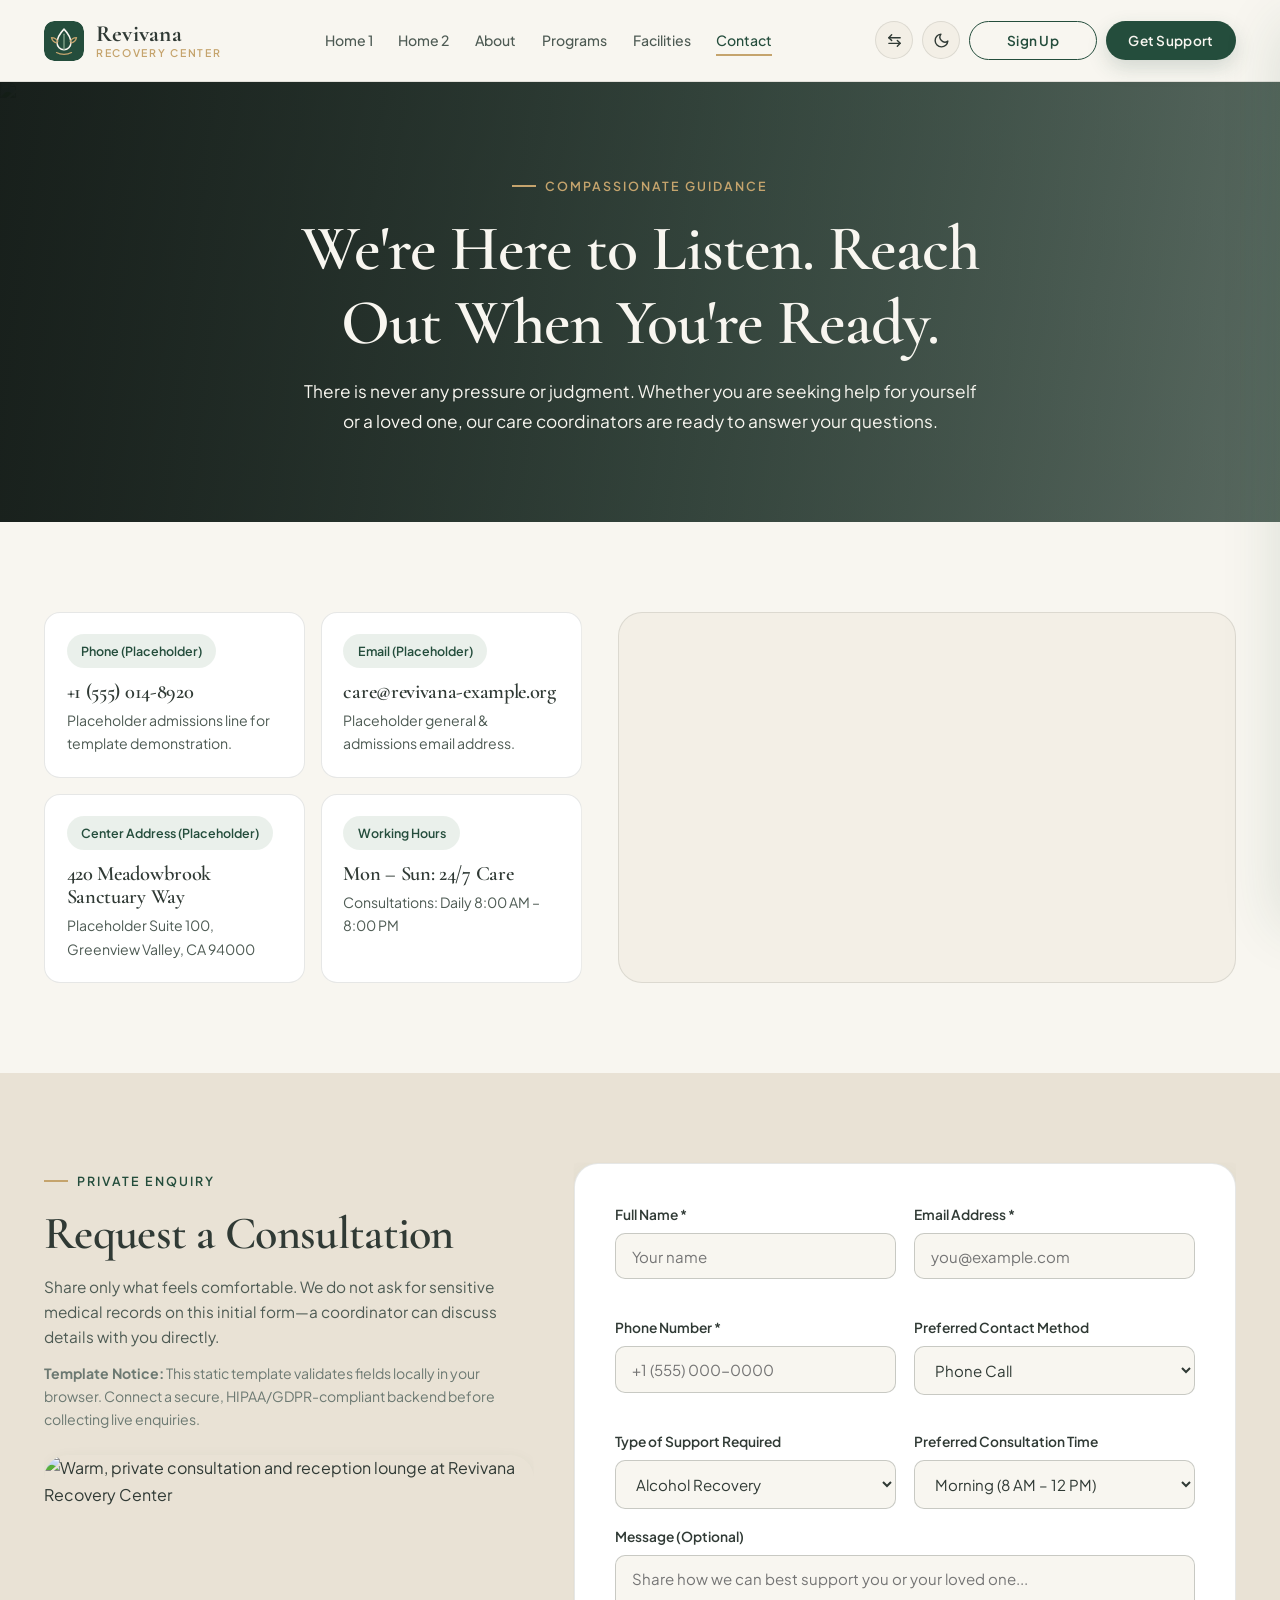
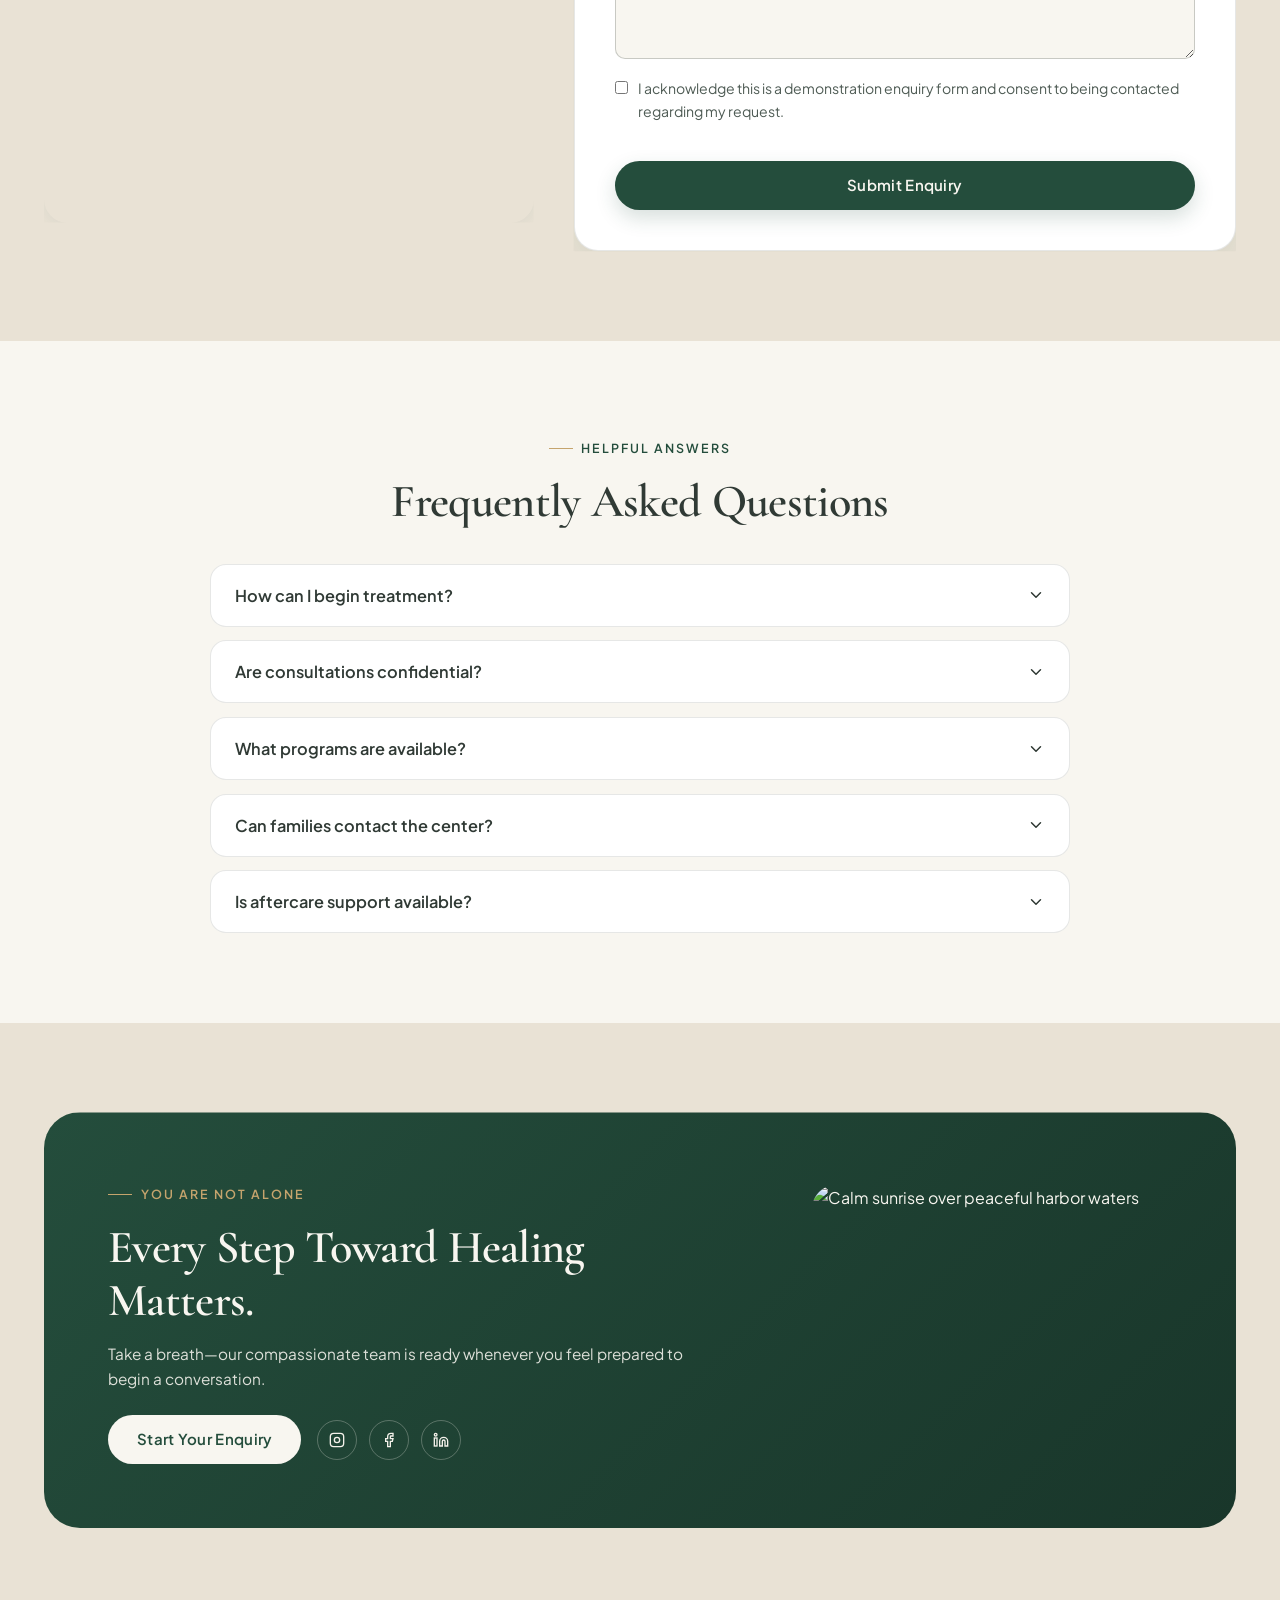
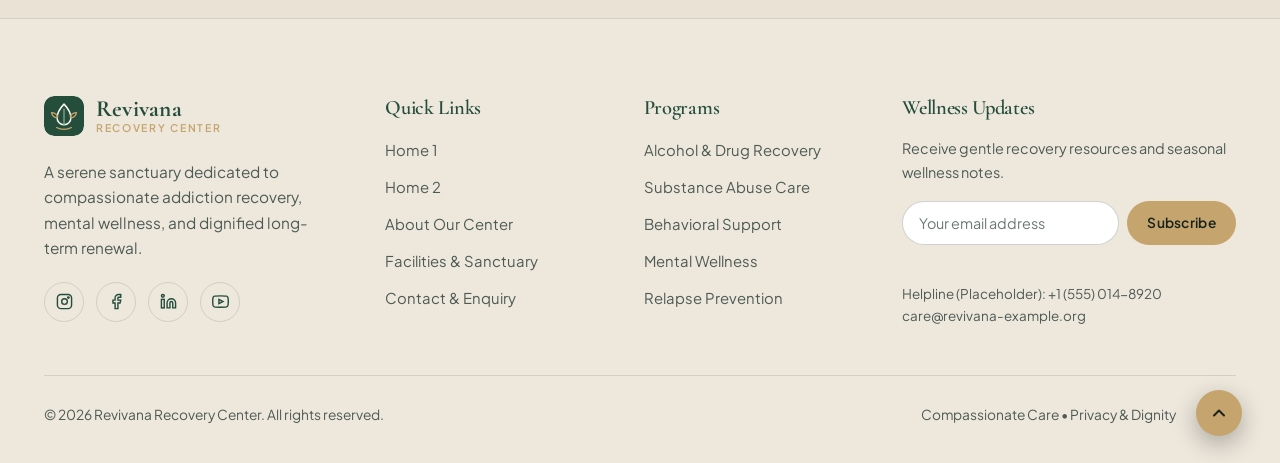
==== commit 7283f35e: "corrections" ====
--- a/contact.html
+++ b/contact.html
@@ -290,7 +290,7 @@
               </div>
             </div>
           </div>
-          <div style="width:min(350px, 100%); aspect-ratio:4/3; border-radius:var(--radius-lg); overflow:hidden;">
+          <div class="cta-banner-media">
             <img src="https://thumb.wikimedia.org/wikipedia/commons/thumb/4/4c/Lake_Voulismeni_Sunrise_01.jpg/1280px-Lake_Voulismeni_Sunrise_01.jpg?utm_source=commons.wikimedia.org&utm_campaign=imageinfo&utm_content=thumbnail" alt="Calm sunrise over peaceful harbor waters" class="img-cover">
           </div>
         </div>
--- a/assets/css/styles.css
+++ b/assets/css/styles.css
@@ -1061,9 +1061,11 @@
   flex-direction: column;
   gap: 0.85rem;
   position: relative;
+  min-width: 0;
 }
 
 .timeline-step-btn {
+  width: 100%;
   text-align: start;
   padding: 1.2rem 1.35rem;
   border-radius: var(--radius-md);
@@ -1072,17 +1074,12 @@
   display: flex;
   align-items: flex-start;
   gap: 1rem;
-  transition: border-color var(--transition-fast), background-color var(--transition-fast), transform var(--transition-fast);
+  transition: border-color var(--transition-fast), background-color var(--transition-fast);
 }
 
 .timeline-step-btn.active {
   border-color: var(--accent-forest);
   background-color: var(--accent-sage-soft);
-  transform: translateX(6px);
-}
-
-[dir="rtl"] .timeline-step-btn.active {
-  transform: translateX(-6px);
 }
 
 .timeline-num {
@@ -1128,11 +1125,10 @@
 
 .why-visual-stack {
   position: relative;
-  padding-bottom: 3rem;
 }
 
 .why-img-primary {
-  width: 86%;
+  width: 100%;
   aspect-ratio: 4 / 5;
   border-radius: var(--radius-lg);
   overflow: hidden;
@@ -1141,9 +1137,9 @@
 
 .why-img-secondary {
   position: absolute;
-  bottom: 0;
-  right: 0;
-  width: 56%;
+  bottom: 1rem;
+  left: 1rem;
+  width: 46%;
   aspect-ratio: 4 / 3;
   border-radius: var(--radius-md);
   overflow: hidden;
@@ -1152,8 +1148,8 @@
 }
 
 [dir="rtl"] .why-img-secondary {
-  right: auto;
-  left: 0;
+  left: auto;
+  right: 1rem;
 }
 
 .why-list {
@@ -1274,6 +1270,14 @@
   opacity: 0.88;
 }
 
+.cta-banner-media {
+  width: min(360px, 100%);
+  aspect-ratio: 4 / 3;
+  border-radius: var(--radius-lg);
+  overflow: hidden;
+  flex-shrink: 0;
+}
+
 /* ==========================================================================
    HOME 2 — Completely Distinct 7-Section Layout
    ========================================================================== */
@@ -1571,9 +1575,10 @@
 
 .program-detail-card > img {
   width: 100%;
-  height: 240px;
-  min-height: 240px;
+  aspect-ratio: 16 / 9;
+  height: auto;
   object-fit: cover;
+  object-position: center top;
   flex-shrink: 0;
 }
 
@@ -1811,6 +1816,20 @@
 
 .auth-card-wide {
   max-width: 480px;
+}
+
+.auth-card a.text-forest {
+  display: inline-block;
+  text-decoration: underline;
+  text-decoration-color: transparent;
+  text-underline-offset: 3px;
+  transition: color var(--transition-fast), text-decoration-color var(--transition-fast);
+}
+
+.auth-card a.text-forest:hover,
+.auth-card a.text-forest:focus-visible {
+  color: var(--accent-forest-hover);
+  text-decoration-color: currentColor;
 }
 
 .auth-brand-center {
@@ -1996,9 +2015,29 @@
   .span-7, .span-5, .span-4, .span-6 {
     grid-column: span 6;
   }
+  .cta-banner {
+    flex-direction: column;
+    align-items: flex-start;
+  }
+  .cta-banner > div {
+    max-width: 100% !important;
+    width: 100%;
+  }
+  .cta-banner-media {
+    width: 100%;
+    aspect-ratio: 16 / 9;
+  }
+  .cta-banner .cta-group {
+    width: 100%;
+    justify-content: flex-start;
+  }
 }
 
 @media (min-width: 681px) and (max-width: 960px) {
+  .cta-banner .cta-group .btn {
+    flex: 1 1 0;
+    max-width: 270px;
+  }
   .pillars-3col,
   .stories-grid,
   .facilities-3col {
